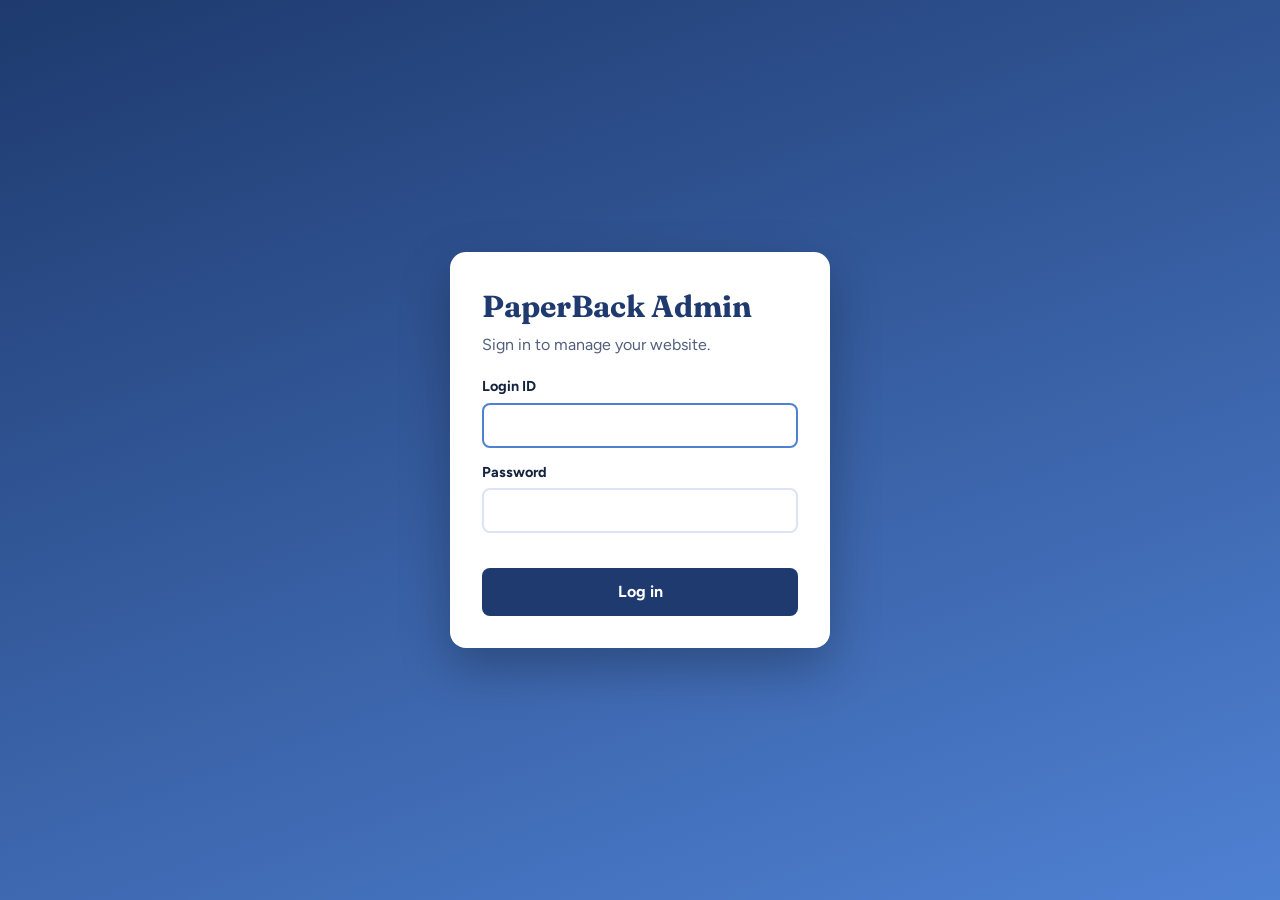
==== admin.html @ b00adea7 "Update admin.html" ====
<!DOCTYPE html>
<html lang="en">
<head>
<meta charset="utf-8">
<meta name="viewport" content="width=device-width, initial-scale=1">
<meta name="robots" content="noindex,nofollow">
<title>Admin – PaperBack Publishers</title>
<link href="https://fonts.googleapis.com/css2?family=Fraunces:opsz,wght@9..144,700&family=Figtree:wght@400;500;700&display=swap" rel="stylesheet">
<style>
:root{--blue:#4F81D3;--bd:#1E3A6E;--green:#9AC44A;--gd:#4F7A12;--ink:#16233F;--muted:#51607D;--sky:#EAF0FB;--line:#dbe4f4;--red:#B3261E}
*{box-sizing:border-box}
body{margin:0;font:16px/1.5 Figtree,system-ui,sans-serif;color:var(--ink);background:#f6f8fc}
h1,h2,h3{font-family:Fraunces,Georgia,serif;margin:0;color:var(--bd)}
[hidden]{display:none!important}
button{font:inherit;cursor:pointer}
.btn{border:0;border-radius:8px;padding:.55rem 1rem;font-weight:700;color:#fff;background:var(--bd)}
.btn.g{background:var(--gd)}.btn.r{background:var(--red)}.btn.o{background:#fff;color:var(--bd);border:2px solid var(--line)}
.btn.s{padding:.3rem .65rem;font-size:.85rem}
input,select,textarea{font:inherit;width:100%;padding:.6rem .75rem;border:2px solid var(--line);border-radius:8px;background:#fff;color:var(--ink)}
input:focus,select:focus,textarea:focus{outline:0;border-color:var(--blue)}
label{display:block;font-weight:700;font-size:.9rem;margin-bottom:.9rem}
label input,label select,label textarea{margin-top:.3rem;font-weight:400}
.err{color:var(--red);font-weight:700;min-height:1.4em;font-size:.9rem}
/* login */
#login{min-height:100vh;display:grid;place-items:center;padding:1rem;background:linear-gradient(160deg,var(--bd),var(--blue))}
.lbox{background:#fff;border-radius:16px;padding:2rem;width:100%;max-width:380px;box-shadow:0 20px 50px #0004}
.lbox h1{font-size:1.9rem;margin-bottom:.2rem}.lbox p{color:var(--muted);margin:0 0 1.2rem}
.lbox .btn{width:100%;padding:.75rem}
/* layout */
#app{display:grid;grid-template-columns:240px 1fr;min-height:100vh}
aside{background:var(--bd);color:#fff;padding:1.2rem .8rem;position:sticky;top:0;height:100vh;overflow:auto}
aside h2{color:#fff;font-size:1.25rem;padding:0 .6rem 1rem}
aside h2 small{display:block;font:500 .75rem Figtree;color:#b9c8e8}
.nav button{display:flex;justify-content:space-between;width:100%;background:0;border:0;color:#dbe6ff;text-align:left;padding:.6rem .7rem;border-radius:8px;font-weight:500}
.nav button:hover{background:#ffffff1a}.nav button.on{background:var(--green);color:#10260a;font-weight:700}
.nav b{font-size:.75rem;background:#ffffff30;border-radius:99px;padding:0 .5rem;align-self:center}
.side-tools{margin-top:1rem;padding-top:1rem;border-top:1px solid #ffffff30;display:grid;gap:.5rem}
.side-tools .btn{background:#ffffff1f;font-weight:500;text-align:left}
main{padding:1.5rem clamp(1rem,3vw,2.5rem);min-width:0}
.top{display:flex;flex-wrap:wrap;gap:.8rem;align-items:center;justify-content:space-between;margin-bottom:.4rem}
.top h2{font-size:1.9rem}
.hint{color:var(--muted);margin:0 0 1.2rem;max-width:75ch}
.tools{display:flex;gap:.6rem;flex-wrap:wrap;margin-bottom:1rem}.tools input{max-width:300px}
.card{background:#fff;border:2px solid var(--line);border-radius:12px;overflow:auto}
table{width:100%;border-collapse:collapse}
th,td{text-align:left;padding:.7rem .9rem;border-bottom:1px solid var(--line);vertical-align:top}
th{background:var(--sky);font-size:.8rem;text-transform:uppercase;letter-spacing:.04em;color:var(--bd)}
td.act{white-space:nowrap;text-align:right}td.act .btn{margin-left:.25rem}
td .cl{max-width:380px;overflow:hidden;text-overflow:ellipsis;display:-webkit-box;-webkit-line-clamp:2;-webkit-box-orient:vertical}
.pill{display:inline-block;padding:.1rem .6rem;border-radius:99px;background:var(--sky);color:var(--bd);font-size:.8rem;font-weight:700}
.pill.ok{background:#e4f2cc;color:var(--gd)}.pill.wait{background:#fff0c9;color:#8a5a00}
.empty{padding:2rem;text-align:center;color:var(--muted)}
/* modal */
#modal{position:fixed;inset:0;background:#0a1530a8;display:grid;place-items:center;padding:1rem;z-index:10}
.mbox{background:#fff;border-radius:14px;width:100%;max-width:560px;max-height:92vh;overflow:auto;padding:1.5rem}
.mbox h3{font-size:1.4rem;margin-bottom:1rem}
.row{display:flex;gap:.6rem;justify-content:flex-end;margin-top:.5rem}
#toast{position:fixed;bottom:1.2rem;left:50%;transform:translateX(-50%);background:var(--ink);color:#fff;padding:.6rem 1.1rem;border-radius:8px;z-index:20;font-weight:700}
.imgbox{display:flex;gap:.9rem;align-items:flex-start;margin-top:.3rem;font-weight:400}
.imgbox img{width:90px;aspect-ratio:2/3;object-fit:cover;border-radius:6px;border:2px solid var(--line);background:var(--sky);flex:none}
.imgbox .noimg{width:90px;aspect-ratio:2/3;border-radius:6px;border:2px dashed var(--line);display:grid;place-items:center;color:var(--muted);font-size:.75rem;text-align:center;flex:none}
.imgbox small{display:block;color:var(--muted);margin:.4rem 0;font-weight:400}
.imgbox input[type=file]{padding:.4rem}
td img.th{width:38px;aspect-ratio:2/3;object-fit:cover;border-radius:4px;border:1px solid var(--line);display:block}
.menu-btn{display:none}
@media(max-width:820px){
 #app{grid-template-columns:1fr}
 aside{position:static;height:auto}
 .nav{display:flex;flex-wrap:wrap;gap:.3rem}.nav button{width:auto;gap:.5rem}
}
</style>
</head>
<body>

<section id="login">
  <form class="lbox" id="lf">
    <h1>PaperBack Admin</h1>
    <p>Sign in to manage your website.</p>
    <label>Login ID<input id="u" autocomplete="username" autofocus></label>
    <label>Password<input id="p" type="password" autocomplete="current-password"></label>
    <div class="err" id="le" aria-live="polite"></div>
    <button class="btn" type="submit">Log in</button>
  </form>
</section>

<div id="app" hidden>
  <aside>
    <h2>PaperBack<small>Website dashboard</small></h2>
    <div class="nav" id="nav"></div>
    <div class="side-tools">
      <button class="btn" id="dl">⬇ Download site-content.js</button>
      <button class="btn" id="ex">Export JSON backup</button>
      <button class="btn" id="im">Import JSON</button>
      <button class="btn" id="rs">Reset to defaults</button>
      <button class="btn" id="lo">Log out</button>
      <input type="file" id="file" accept=".json" hidden>
    </div>
  </aside>
  <main>
    <div class="top"><h2 id="t"></h2><button class="btn g" id="add">+ Add new</button></div>
    <p class="hint" id="h"></p>
    <div class="tools"><input id="q" type="search" placeholder="Search…" aria-label="Search"></div>
    <div class="card"><table><thead id="th"></thead><tbody id="tb"></tbody></table><div class="empty" id="em" hidden></div></div>
  </main>
</div>

<div id="modal" hidden><form class="mbox" id="mf"><h3 id="mt"></h3><div id="mfields"></div><div class="row"><button type="button" class="btn o" id="mc">Cancel</button><button class="btn g" type="submit">Save</button></div></form></div>
<div id="toast" hidden></div>

<script>
/* ===== Login is checked on the server (/api/auth). The token is kept for this tab only. ===== */
const SESS="pb_admin_token";
const token=()=>sessionStorage.getItem(SESS)||"";

/* ===== Segments: f = [name,label,type,options]  type: t text | a textarea | s select | n number | d date
   cols = columns shown in the list.  Each segment matches a section of the website. ===== */
const COLORS=["blue","green","navy","moss"], GENRES=["Fiction","Non-fiction","Children","Poetry","Other"];
const SEG={
 banners:{label:"Home banners",hint:"Slides in the top carousel of the home page.",cols:["title","text","color"],
  f:[["title","Heading","t"],["text","Text","a"],["button","Button label","t"],["link","Button link","t"],["color","Colour","s",["blue","navy","green"]]],
  seed:[{title:"New titles for the season",text:"Fiction, non-fiction, poetry and children's books from our latest list.",button:"Browse our titles",link:"#catalogue",color:"navy"},{title:"Publish your first book",text:"Send us your manuscript. An editor reads every submission and replies within two weeks.",button:"Submit your manuscript",link:"#submit",color:"green"},{title:"Stories for young readers",text:"Picture books and early readers that children ask to hear again.",button:"See children's books",link:"#catalogue",color:"blue"}]},
 books:{label:"Books",hint:"The catalogue and each book's landing page. Set “New release” to Yes to show it in New releases.",cols:["image","title","author","genre","isNew"],
  f:[["image","Cover image","i"],["title","Title","t"],["author","Author","t"],["genre","Genre","s",GENRES],["color","Cover colour","s",COLORS],["isNew","New release?","s",["No","Yes"]],["price","Price (₹, optional)","n"],["summary","Summary","a"],["bio","About the author","a"]],
  seed:[["The Salt Road","Meera Sengupta","Fiction","blue","Yes"],["Monsoon Ledger","Arjun Dutta","Fiction","green","Yes"],["Quiet Algorithms","Ritika Bose","Non-fiction","navy","Yes"],["Rivers of Kolkata","Sourav Mitra","Non-fiction","moss","No"],["Little Lantern","Ananya Roy","Children","green","Yes"],["Counting Stars at Noon","Tanmoy Paul","Children","blue","No"],["Notes from a Tea Garden","Isha Banerjee","Poetry","navy","No"],["Ink & Alum","Kabir Chanda","Poetry","moss","No"]].map(b=>({title:b[0],author:b[1],genre:b[2],color:b[3],isNew:b[4],price:"",summary:"",bio:"",image:""}))},
 authors:{label:"Authors",hint:"Author cards in “Our authors”.",cols:["name","book","genre"],
  f:[["name","Name","t"],["book","Known for (book)","t"],["genre","Genre","s",GENRES],["bio","Short bio","a"]],
  seed:[["Meera Sengupta","The Salt Road","Fiction","Grew up in Howrah and worked as a journalist for twelve years before turning to fiction."],["Arjun Dutta","Monsoon Ledger","Fiction","A chartered accountant and short-story writer whose work has appeared in Bengali and English magazines."],["Ritika Bose","Quiet Algorithms","Non-fiction","A data scientist and writer who teaches at a university in West Bengal."],["Sourav Mitra","Rivers of Kolkata","Non-fiction","An urban historian and walking-tour guide who has spent two decades mapping Kolkata's canals."],["Ananya Roy","Little Lantern","Children","A primary school teacher who writes the stories she wishes she had to read aloud in class."],["Isha Banerjee","Notes from a Tea Garden","Poetry","Grew up on a tea estate in the Darjeeling hills and now teaches literature."]].map(a=>({name:a[0],book:a[1],genre:a[2],bio:a[3]}))},
 publishing:{label:"Publishing plans",hint:"The cards in “Publishing with us”. Put one bullet point per line.",cols:["title","tag","text"],
  f:[["tag","Tag line","t"],["title","Plan name","t"],["text","Description","a"],["points","Bullet points (one per line)","a"]],
  seed:[{tag:"You lead",title:"Self-publishing",text:"You keep full control and full rights. We provide the services you choose.",points:"Pick only the services you need\nYou own your rights and set your price\nPrint runs from 100 copies"},{tag:"We share the work",title:"Hybrid publishing",text:"A partnership: you contribute to the production cost, and we bring our editors, designers and distribution network.",points:"Professional editing and design included\nBookshop and library distribution\nHigher royalty share than traditional deals"},{tag:"Get it read",title:"Marketing",text:"We plan the launch, set up your author page and help you reach reviewers, bookshops and local media.",points:"Launch plan and author profile\nSocial media and press outreach\nBook launch and event support"}]},
 services:{label:"Services",hint:"“Everything your book needs” cards.",cols:["title","text"],f:[["title","Title","t"],["text","Description","a"]],
  seed:[{title:"Editing",text:"Developmental, line and copy editing by editors who work in your genre."},{title:"Cover and layout",text:"Covers and interiors designed for the print edition and the e-book."},{title:"Print and ISBN",text:"Paperback and hardback runs from 100 copies, with ISBN registration included."},{title:"Distribution",text:"Your book reaches bookshops, libraries and online stores across India and abroad."}]},
 process:{label:"Process steps",hint:"“From manuscript to bookshelf” steps, shown in this order.",cols:["title","text"],f:[["title","Step title","t"],["text","Description","a"]],
  seed:[{title:"Send your manuscript",text:"Share your draft and a short synopsis. We reply within two weeks."},{title:"Edit together",text:"Your editor returns notes. You approve every change."},{title:"Design and proof",text:"Review the cover and the typeset pages before anything is printed."},{title:"Print and launch",text:"We print, ship and help you plan a launch."}]},
 events:{label:"Events",hint:"Event cards. Add a date or venue in the text when you have one.",cols:["icon","title","text"],f:[["icon","Emoji icon","t"],["title","Title","t"],["text","Description","a"],["date","Date (optional)","d"],["button","Button label","t"],["link","Button link","t"]],
  seed:[{icon:"✍️",title:"Workshops",text:"Hands-on sessions on writing, editing and getting a manuscript ready.",date:"",button:"Ask about workshops",link:"https://wa.me/919000000000"},{icon:"📚",title:"Book launches",text:"Readings, signings and conversations to launch our new titles.",date:"",button:"Ask about launches",link:"https://wa.me/919000000000"},{icon:"🎤",title:"Other events",text:"Author meet-ups, book fair stalls, poetry evenings and school visits.",date:"",button:"Ask about events",link:"https://wa.me/919000000000"}]},
 feedback:{label:"Reader feedback",hint:"Approve to show a message under “What readers say”. New messages from website visitors appear here as “pending”.",cols:["name","rating","message","status"],
  f:[["name","Name","t"],["rating","Rating (1–5)","s",["5","4","3","2","1"]],["message","Message","a"],["date","Date","d"],["status","Status","s",["approved","pending"]]],
  seed:[["Priya Chatterjee",5,"2026-10-12","The Salt Road stayed with me for weeks. The book arrived beautifully packed."],["Rahul Sen",5,"2026-10-28","The editing team improved my manuscript without changing my voice."],["Sanjana Dey",4,"2026-11-03","Bought Little Lantern for my daughter and she asks for it every night."],["Amit Ghosh",5,"2026-11-09","Attended the author reading in Kolkata. Warm and well organised."]].map(x=>({name:x[0],rating:String(x[1]),date:x[2],message:x[3],status:"approved"}))},
 about:{label:"About facts",hint:"Key facts in the About section (e.g. Titles published → 240+).",cols:["label","value"],f:[["label","Label","t"],["value","Value","t"]],
  seed:[{label:"Titles published",value:"240+"},{label:"Languages",value:"English, Bengali, Hindi"},{label:"Author royalty",value:"Up to 40%"}]},
 settings:{label:"Contact & social",hint:"Phone, email, WhatsApp, address and social links used across the site and footer.",cols:["label","value"],f:[["label","Setting name","t"],["value","Value","t"]],
  seed:[{label:"Phone",value:"+91 90000 00000"},{label:"WhatsApp number",value:"919000000000"},{label:"Email",value:"hello@paperbackpublishers.com"},{label:"Address",value:"Kolkata, West Bengal, India"},{label:"Facebook",value:"https://www.facebook.com/paperbackpublishers"},{label:"Instagram",value:"https://www.instagram.com/paperbackpublishers"}]}
};

/* ===== Data ===== */
const $=id=>document.getElementById(id);
const uid=()=>Date.now().toString(36)+Math.random().toString(36).slice(2,6);
const esc=s=>String(s??"").replace(/[&<>"']/g,c=>({"&":"&amp;","<":"&lt;",">":"&gt;",'"':"&quot;","'":"&#39;"}[c]));
function defaults(){const d={};for(const k in SEG)d[k]=SEG[k].seed.map(x=>({id:uid(),...x}));return d}
let DB=defaults(), cur="banners", editing=null;
function toast(m,ms){const t=$("toast");t.textContent=m;t.hidden=false;clearTimeout(t._t);t._t=setTimeout(()=>t.hidden=true,ms||2200)}

/* Every change is sent to the server (Redis). Saves run one after another so they never overwrite each other. */
let saveChain=Promise.resolve();
function persist(){
  const body='{"content":'+JSON.stringify(DB)+'}';
  saveChain=saveChain
    .then(()=>fetch("/api/save-content",{method:"POST",headers:{"Content-Type":"application/json","Authorization":"Bearer "+token()},body}))
    .then(async r=>{
      if(r.status===401){toast("Session expired. Please log in again.",4000);setTimeout(logout,1500);return false}
      if(!r.ok){const d=await r.json().catch(()=>({}));throw new Error(d.error||("Error "+r.status))}
      toast("Saved to website ✓");return true;
    })
    .catch(e=>{toast("NOT saved: "+e.message,5000);return false});
  return saveChain;
}

/* visitor feedback waiting on the server -> shown in the Reader feedback list as "pending" */
function mergePending(pending){
  let added=false;
  (Array.isArray(pending)?pending:[]).forEach(f=>{
    if(f&&f.id&&!DB.feedback.some(x=>x.id===f.id)){DB.feedback.unshift({id:f.id,name:f.name,rating:String(f.rating),date:f.date,message:f.message,status:"pending"});added=true}
  });
  return added;
}

/* ===== Render ===== */
function nav(){
  $("nav").innerHTML=Object.keys(SEG).map(k=>`<button data-k="${k}" class="${k===cur?"on":""}">${SEG[k].label}<b>${DB[k].length}</b></button>`).join("");
}
function cell(seg,name,v){
  if(name==="image")return v?`<img class="th" src="${esc(v)}" alt="" loading="lazy">`:"—";
  if(name==="status")return `<span class="pill ${v==="approved"?"ok":"wait"}">${esc(v)}</span>`;
  if(name==="rating")return "★".repeat(+v)+"☆".repeat(5-v);
  return `<div class="cl">${esc(v)}</div>`;
}
function render(){
  const s=SEG[cur], q=$("q").value.toLowerCase();
  $("t").textContent=s.label;$("h").textContent=s.hint;nav();
  const lab=n=>s.f.find(f=>f[0]===n)[1];
  $("th").innerHTML="<tr>"+s.cols.map(c=>`<th>${lab(c)}</th>`).join("")+"<th></th></tr>";
  const rows=DB[cur].filter(r=>!q||JSON.stringify(r).toLowerCase().includes(q));
  $("tb").innerHTML=rows.map(r=>`<tr>${s.cols.map(c=>`<td>${cell(cur,c,r[c])}</td>`).join("")}<td class="act">
   ${cur==="feedback"&&r.status==="pending"?`<button class="btn g s" data-a="ok" data-id="${r.id}">Approve</button>`:""}
   ${q?"":`<button class="btn o s" data-a="up" data-id="${r.id}" title="Move up">↑</button><button class="btn o s" data-a="dn" data-id="${r.id}" title="Move down">↓</button>`}
   <button class="btn s" data-a="ed" data-id="${r.id}">Edit</button><button class="btn r s" data-a="del" data-id="${r.id}">Delete</button></td></tr>`).join("");
  $("em").hidden=rows.length>0;$("em").textContent=q?"No matches.":"Nothing here yet. Click “Add new”.";
}

/* ===== Add / edit ===== */
function openForm(id){
  const s=SEG[cur];editing=id;const r=id?DB[cur].find(x=>x.id===id):{};
  $("mt").textContent=(id?"Edit ":"Add new ")+s.label.toLowerCase().replace(/s$/,"");
  $("mfields").innerHTML=s.f.map(([n,l,t,o])=>{
    const v=r[n]??(t==="s"?o[0]:(t==="d"&&n==="date"&&cur==="feedback"?new Date().toISOString().slice(0,10):""));
    if(t==="i")return `<div class="lbl" style="font-weight:700;font-size:.9rem;margin-bottom:.9rem">${l}
      <input type="hidden" name="${n}" value="${esc(v)}">
      <div class="imgbox"><div id="imgslot">${v?`<img id="imgprev" src="${esc(v)}" alt="Current cover">`:`<div class="noimg">No image</div>`}</div>
        <div><input type="file" id="imgfile" accept="image/png,image/jpeg,image/webp">
        <small id="imginfo">JPG or PNG up to 15 MB. It is converted to a small WebP picture (about 30–80 KB) before upload.</small>
        <button type="button" class="btn o s" id="imgclear" ${v?"":"hidden"}>Remove image</button></div></div></div>`;
    const inp=t==="a"?`<textarea name="${n}" rows="4">${esc(v)}</textarea>`
      :t==="s"?`<select name="${n}">${o.map(x=>`<option ${x==v?"selected":""}>${esc(x)}</option>`).join("")}</select>`
      :`<input name="${n}" type="${t==="n"?"number":t==="d"?"date":"text"}" value="${esc(v)}">`;
    return `<label>${l}${inp}</label>`}).join("");
  fresh=null;originalImg=r.image||"";
  $("modal").hidden=false;$("mfields").querySelector("input:not([type=hidden]),textarea,select").focus();
  if($("imgfile")){$("imgfile").onchange=onPickImage;$("imgclear").onclick=clearImage}
}

/* ===== Cover images: convert to WebP in the browser, upload the small file ===== */
let fresh=null, originalImg="";   // fresh = image uploaded in this open form but not saved yet
function delImg(u){const m=/id=([a-f0-9]{16})$/.exec(u||"");if(!m)return;fetch("/api/upload-image?id="+m[1],{method:"DELETE",headers:{Authorization:"Bearer "+token()}}).catch(()=>{})}
const blobOf=(c,type,q)=>new Promise(r=>c.toBlob(r,type,q));
const dataUrl=b=>new Promise((ok,no)=>{const f=new FileReader();f.onload=()=>ok(f.result);f.onerror=()=>no(new Error("Could not read the image."));f.readAsDataURL(b)});
async function toSmallImage(file){
  if(!/^image\/(png|jpe?g|webp)$/.test(file.type))throw new Error("Please choose a JPG, PNG or WebP picture.");
  if(file.size>15*1024*1024)throw new Error("That picture is larger than 15 MB.");
  let bmp;
  try{bmp=await createImageBitmap(file)}   // also applies the phone-camera rotation
  catch(e){bmp=await new Promise((ok,no)=>{const i=new Image();i.onload=()=>ok(i);i.onerror=()=>no(new Error("Could not read that picture."));i.src=URL.createObjectURL(file)})}
  const w0=bmp.width||bmp.naturalWidth,h0=bmp.height||bmp.naturalHeight;
  if(!w0||!h0)throw new Error("Could not read that picture.");
  let scale=Math.min(1,600/w0,900/h0), q=0.82, blob, tries=0;
  const LIMIT=80*1024;
  do{
    const c=document.createElement("canvas");c.width=Math.max(1,Math.round(w0*scale));c.height=Math.max(1,Math.round(h0*scale));
    const x=c.getContext("2d");x.fillStyle="#fff";x.fillRect(0,0,c.width,c.height);x.imageSmoothingQuality="high";x.drawImage(bmp,0,0,c.width,c.height);
    blob=await blobOf(c,"image/webp",q);
    if(!blob||blob.type!=="image/webp")blob=await blobOf(c,"image/jpeg",q);   // very old browsers cannot write WebP
    if(!blob)throw new Error("Could not convert that picture.");
    if(blob.size<=LIMIT)break;
    if(q>0.5)q-=0.1;else scale*=0.8;
  }while(++tries<8);
  if(blob.size>190*1024)throw new Error("Could not make this picture small enough. Try a smaller one.");
  return blob;
}
async function onPickImage(e){
  const file=e.target.files[0];if(!file)return;
  const info=$("imginfo"),save=$("mf").querySelector("button[type=submit]");
  info.textContent="Converting…";save.disabled=true;
  try{
    const blob=await toSmallImage(file);
    info.textContent="Uploading…";
    const r=await fetch("/api/upload-image",{method:"POST",headers:{"Content-Type":"application/json","Authorization":"Bearer "+token()},body:JSON.stringify({data:await dataUrl(blob)})});
    const d=await r.json().catch(()=>({}));
    if(r.status===401){toast("Session expired. Please log in again.",4000);setTimeout(logout,1500);return}
    if(!r.ok||!d.url)throw new Error(d.error||("Upload failed ("+r.status+")"));
    if(fresh)delImg(fresh);               // replaced a picture uploaded earlier in this same form
    fresh=d.url;
    document.querySelector('#mfields input[name="image"]').value=d.url;
    $("imgslot").innerHTML=`<img id="imgprev" src="${URL.createObjectURL(blob)}" alt="New cover">`;
    $("imgclear").hidden=false;
    const kb=n=>(n/1024).toFixed(n<10240?1:0)+" KB";
    info.textContent="Ready: "+kb(file.size)+" → "+kb(blob.size)+(blob.type==="image/webp"?" WebP":" JPEG")+". Click Save to use it.";
  }catch(err){info.textContent=err.message;e.target.value=""}
  finally{save.disabled=false}
}
function clearImage(){
  if(fresh){delImg(fresh);fresh=null}
  document.querySelector('#mfields input[name="image"]').value="";
  $("imgslot").innerHTML='<div class="noimg">No image</div>';$("imgfile").value="";$("imgclear").hidden=true;
  $("imginfo").textContent="Image removed. Click Save to apply.";
}
function closeModal(){if(fresh){delImg(fresh);fresh=null}$("modal").hidden=true}
$("mf").addEventListener("submit",e=>{
  e.preventDefault();const d=Object.fromEntries(new FormData($("mf")));
  const first=SEG[cur].f[0][0];
  if(!String(d[first]).trim()){toast("“"+SEG[cur].f[0][1]+"” is required");return}
  if(editing)Object.assign(DB[cur].find(x=>x.id===editing),d);else DB[cur].unshift({id:uid(),...d});
  const oldImg=originalImg;fresh=null;   // the new picture is now part of the content
  persist().then(ok=>{if(ok&&oldImg&&oldImg!==d.image)delImg(oldImg)});   // remove the replaced picture only after the save worked
  $("modal").hidden=true;render();toast(editing?"Updated":"Added");
});
$("mc").onclick=closeModal;
$("modal").addEventListener("mousedown",e=>{if(e.target===$("modal"))closeModal()});
addEventListener("keydown",e=>{if(e.key==="Escape"&&!$("modal").hidden)closeModal()});

/* ===== Actions ===== */
$("add").onclick=()=>openForm();
$("q").oninput=render;
$("nav").onclick=e=>{const b=e.target.closest("button");if(b){cur=b.dataset.k;$("q").value="";render()}};
$("tb").onclick=e=>{
  const b=e.target.closest("button");if(!b)return;const L=DB[cur],i=L.findIndex(x=>x.id===b.dataset.id),a=b.dataset.a;
  if(a==="ed")return openForm(b.dataset.id);
  if(a==="del"){if(!confirm("Delete this item? This cannot be undone."))return;const gone=L.splice(i,1)[0];toast("Deleted");persist().then(ok=>{if(ok&&gone&&gone.image)delImg(gone.image)});render();return}
  if(a==="ok"){L[i].status="approved";toast("Approved")}
  if(a==="up"&&i>0)[L[i-1],L[i]]=[L[i],L[i-1]];
  if(a==="dn"&&i<L.length-1)[L[i+1],L[i]]=[L[i],L[i+1]];
  persist();render();
};
function download(name,text,type){const a=document.createElement("a");a.href=URL.createObjectURL(new Blob([text],{type}));a.download=name;a.click();setTimeout(()=>URL.revokeObjectURL(a.href),500)}
$("dl").onclick=()=>{
  const out={...DB};out.feedback=DB.feedback.filter(f=>f.status==="approved");
  download("site-content.js","// Generated by the PaperBack admin dashboard. Upload this file next to index.html.\nwindow.SITE_CONTENT = "+JSON.stringify(out,null,2)+";\n","text/javascript");toast("site-content.js downloaded");
};
$("ex").onclick=()=>{download("paperback-backup.json",JSON.stringify(DB,null,2),"application/json");toast("Backup downloaded")};
$("im").onclick=()=>$("file").click();
$("file").onchange=async e=>{
  const f=e.target.files[0];if(!f)return;
  try{const d=JSON.parse(await f.text());for(const k in SEG)if(!Array.isArray(d[k]))throw 0;DB=d;persist();render();toast("Imported")}
  catch(x){alert("That file is not a valid backup.")}e.target.value="";
};
$("rs").onclick=()=>{if(confirm("Reset ALL segments to the original website content? Your changes will be lost.")){DB=defaults();persist();render();toast("Reset done")}};

/* ===== Session ===== */
function logout(){sessionStorage.removeItem(SESS);location.reload()}
async function enter(){
  let d;
  try{
    const r=await fetch("/api/get-content?admin=1",{headers:{Authorization:"Bearer "+token()},cache:"no-store"});
    if(r.status===401){sessionStorage.removeItem(SESS);return false}
    if(!r.ok)throw new Error("Error "+r.status);
    d=await r.json();
  }catch(e){$("le").textContent="Could not load the saved content: "+e.message;return false}
  const saved=d&&d.content&&typeof d.content==="object"?d.content:null, fresh=defaults();
  DB={};for(const k in SEG)DB[k]=saved&&Array.isArray(saved[k])?saved[k]:(saved?[]:fresh[k]);
  for(const k in DB)DB[k].forEach(x=>{if(!x.id)x.id=uid()});
  const added=mergePending(d&&d.pending);
  $("login").hidden=true;$("app").hidden=false;render();
  if(!saved||added)persist();   // first visit: store the starting content; new visitor feedback: mark as received
  return true;
}
$("lf").addEventListener("submit",async e=>{
  e.preventDefault();$("le").textContent="";
  const btn=$("lf").querySelector("button");btn.disabled=true;
  try{
    const r=await fetch("/api/auth",{method:"POST",headers:{"Content-Type":"application/json"},body:JSON.stringify({id:$("u").value.trim(),password:$("p").value})});
    const d=await r.json().catch(()=>({}));
    if(!r.ok||!d.token){$("le").textContent=d.error||"Login failed.";return}
    sessionStorage.setItem(SESS,d.token);
    await enter();
  }catch(x){$("le").textContent="Could not reach the server."}
  finally{btn.disabled=false}
});
$("lo").onclick=logout;
if(token())enter();
</script>
</body>
</html>
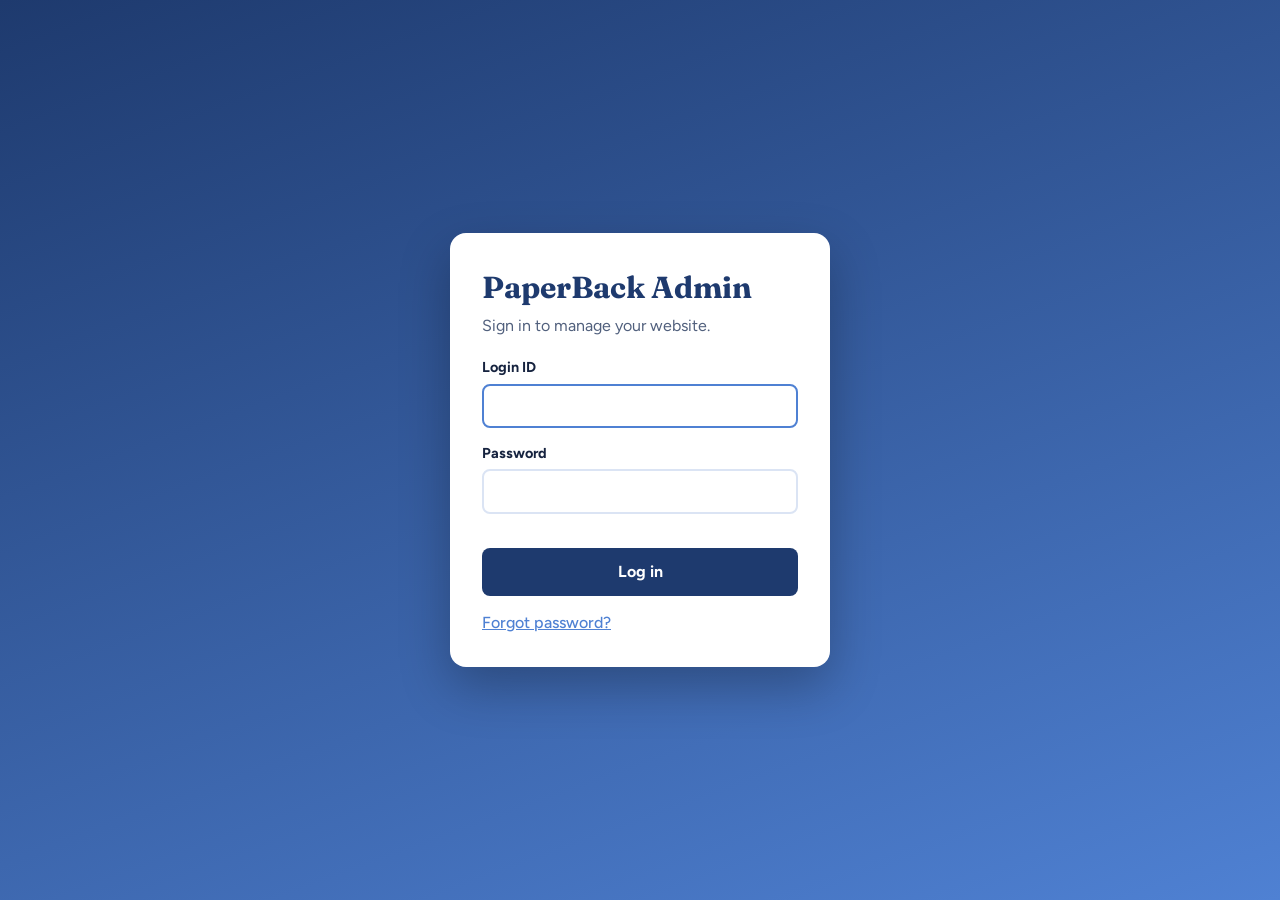
==== commit d41da70e: "Update admin.html" ====
--- a/admin.html
+++ b/admin.html
@@ -5,6 +5,11 @@
 <meta name="viewport" content="width=device-width, initial-scale=1">
 <meta name="robots" content="noindex,nofollow">
 <title>Admin – PaperBack Publishers</title>
+<link rel="icon" href="/favicon.ico?v=2" sizes="48x48">
+<link rel="icon" type="image/png" sizes="32x32" href="/favicon-32.png?v=2">
+<link rel="icon" type="image/png" sizes="48x48" href="/favicon-48.png?v=2">
+<link rel="icon" type="image/png" sizes="192x192" href="/favicon-192.png?v=2">
+<link rel="apple-touch-icon" href="/favicon-180.png?v=2">
 <link href="https://fonts.googleapis.com/css2?family=Fraunces:opsz,wght@9..144,700&family=Figtree:wght@400;500;700&display=swap" rel="stylesheet">
 <style>
 :root{--blue:#4F81D3;--bd:#1E3A6E;--green:#9AC44A;--gd:#4F7A12;--ink:#16233F;--muted:#51607D;--sky:#EAF0FB;--line:#dbe4f4;--red:#B3261E}
@@ -51,7 +56,8 @@
 .pill.ok{background:#e4f2cc;color:var(--gd)}.pill.wait{background:#fff0c9;color:#8a5a00}
 .empty{padding:2rem;text-align:center;color:var(--muted)}
 /* modal */
-#modal{position:fixed;inset:0;background:#0a1530a8;display:grid;place-items:center;padding:1rem;z-index:10}
+#modal,#pwm{position:fixed;inset:0;background:#0a1530a8;display:grid;place-items:center;padding:1rem;z-index:10}
+.flink{background:0;border:0;color:var(--blue);text-decoration:underline;padding:0;margin-top:.9rem;font-weight:500}
 .mbox{background:#fff;border-radius:14px;width:100%;max-width:560px;max-height:92vh;overflow:auto;padding:1.5rem}
 .mbox h3{font-size:1.4rem;margin-bottom:1rem}
 .row{display:flex;gap:.6rem;justify-content:flex-end;margin-top:.5rem}
@@ -80,6 +86,17 @@
     <label>Password<input id="p" type="password" autocomplete="current-password"></label>
     <div class="err" id="le" aria-live="polite"></div>
     <button class="btn" type="submit">Log in</button>
+    <button class="flink" type="button" id="fp">Forgot password?</button>
+  </form>
+  <form class="lbox" id="rf" hidden>
+    <h1>Reset password</h1>
+    <p>Enter the recovery key (the <b>ADMIN_SECRET</b> value in your Vercel project settings) and choose a new password.</p>
+    <label>Recovery key<input id="rk" type="password" autocomplete="off"></label>
+    <label>New password (8+ characters)<input id="rn" type="password" autocomplete="new-password"></label>
+    <label>Repeat new password<input id="rn2" type="password" autocomplete="new-password"></label>
+    <div class="err" id="re" aria-live="polite"></div>
+    <button class="btn" type="submit">Set new password</button>
+    <button class="flink" type="button" id="rb">Back to login</button>
   </form>
 </section>
 
@@ -92,6 +109,7 @@
       <button class="btn" id="ex">Export JSON backup</button>
       <button class="btn" id="im">Import JSON</button>
       <button class="btn" id="rs">Reset to defaults</button>
+      <button class="btn" id="cp">Change password</button>
       <button class="btn" id="lo">Log out</button>
       <input type="file" id="file" accept=".json" hidden>
     </div>
@@ -105,6 +123,12 @@
 </div>
 
 <div id="modal" hidden><form class="mbox" id="mf"><h3 id="mt"></h3><div id="mfields"></div><div class="row"><button type="button" class="btn o" id="mc">Cancel</button><button class="btn g" type="submit">Save</button></div></form></div>
+<div id="pwm" hidden><form class="mbox" id="pf"><h3>Change password</h3>
+  <label>Current password<input id="pc" type="password" autocomplete="current-password"></label>
+  <label>New password (8+ characters)<input id="pn" type="password" autocomplete="new-password"></label>
+  <label>Repeat new password<input id="pn2" type="password" autocomplete="new-password"></label>
+  <div class="err" id="pe" aria-live="polite"></div>
+  <div class="row"><button type="button" class="btn o" id="pcx">Cancel</button><button class="btn g" type="submit">Change password</button></div></form></div>
 <div id="toast" hidden></div>
 
 <script>
@@ -136,9 +160,12 @@
   seed:[{icon:"✍️",title:"Workshops",text:"Hands-on sessions on writing, editing and getting a manuscript ready.",date:"",button:"Ask about workshops",link:"https://wa.me/919000000000"},{icon:"📚",title:"Book launches",text:"Readings, signings and conversations to launch our new titles.",date:"",button:"Ask about launches",link:"https://wa.me/919000000000"},{icon:"🎤",title:"Other events",text:"Author meet-ups, book fair stalls, poetry evenings and school visits.",date:"",button:"Ask about events",link:"https://wa.me/919000000000"}]},
  feedback:{label:"Reader feedback",hint:"Approve to show a message under “What readers say”. New messages from website visitors appear here as “pending”.",cols:["name","rating","message","status"],
   f:[["name","Name","t"],["rating","Rating (1–5)","s",["5","4","3","2","1"]],["message","Message","a"],["date","Date","d"],["status","Status","s",["approved","pending"]]],
-  seed:[["Priya Chatterjee",5,"2026-10-12","The Salt Road stayed with me for weeks. The book arrived beautifully packed."],["Rahul Sen",5,"2026-10-28","The editing team improved my manuscript without changing my voice."],["Sanjana Dey",4,"2026-11-03","Bought Little Lantern for my daughter and she asks for it every night."],["Amit Ghosh",5,"2026-11-09","Attended the author reading in Kolkata. Warm and well organised."]].map(x=>({name:x[0],rating:String(x[1]),date:x[2],message:x[3],status:"approved"}))},
+  seed:[]},
  about:{label:"About facts",hint:"Key facts in the About section (e.g. Titles published → 240+).",cols:["label","value"],f:[["label","Label","t"],["value","Value","t"]],
   seed:[{label:"Titles published",value:"240+"},{label:"Languages",value:"English, Bengali, Hindi"},{label:"Author royalty",value:"Up to 40%"}]},
+ coupons:{label:"Coupons",hint:"Discount codes. “Show on website” = Yes puts the offer on the home page and applies it automatically on book pages; No keeps it a private code that customers type in. Prices come from each book's Price field.",cols:["code","type","value","active","show","expires"],
+  f:[["code","Coupon code (letters/numbers, no spaces)","t"],["type","Discount type","s",["percent","flat"]],["value","Value (percent: 1–100, flat: rupees off)","n"],["active","Active?","s",["Yes","No"]],["show","Show on website?","s",["No","Yes"]],["expires","Last valid day (optional)","d"],["note","Note for yourself (optional)","t"]],
+  seed:[{code:"PAPER10",type:"percent",value:"10",active:"Yes",show:"No",expires:"",note:""},{code:"WELCOME50",type:"flat",value:"50",active:"Yes",show:"No",expires:"",note:""}]},
  settings:{label:"Contact & social",hint:"Phone, email, WhatsApp, address and social links used across the site and footer.",cols:["label","value"],f:[["label","Setting name","t"],["value","Value","t"]],
   seed:[{label:"Phone",value:"+91 90000 00000"},{label:"WhatsApp number",value:"919000000000"},{label:"Email",value:"hello@paperbackpublishers.com"},{label:"Address",value:"Kolkata, West Bengal, India"},{label:"Facebook",value:"https://www.facebook.com/paperbackpublishers"},{label:"Instagram",value:"https://www.instagram.com/paperbackpublishers"}]}
 };
@@ -152,17 +179,20 @@
 function toast(m,ms){const t=$("toast");t.textContent=m;t.hidden=false;clearTimeout(t._t);t._t=setTimeout(()=>t.hidden=true,ms||2200)}
 
 /* Every change is sent to the server (Redis). Saves run one after another so they never overwrite each other. */
-let saveChain=Promise.resolve();
+let saveChain=Promise.resolve(), lastGood="";   // lastGood = the content the server accepted last
 function persist(){
-  const body='{"content":'+JSON.stringify(DB)+'}';
+  const snap=JSON.stringify(DB), body='{"content":'+snap+'}';
   saveChain=saveChain
     .then(()=>fetch("/api/save-content",{method:"POST",headers:{"Content-Type":"application/json","Authorization":"Bearer "+token()},body}))
     .then(async r=>{
       if(r.status===401){toast("Session expired. Please log in again.",4000);setTimeout(logout,1500);return false}
       if(!r.ok){const d=await r.json().catch(()=>({}));throw new Error(d.error||("Error "+r.status))}
-      toast("Saved to website ✓");return true;
+      lastGood=snap;toast("Saved to website ✓");return true;
     })
-    .catch(e=>{toast("NOT saved: "+e.message,5000);return false});
+    .catch(e=>{
+      // The server refused this change: undo it here too, so one bad entry cannot block every later save.
+      if(lastGood){DB=JSON.parse(lastGood);render()}
+      toast("NOT saved (change undone): "+e.message,6000);return false});
   return saveChain;
 }
 
@@ -182,7 +212,7 @@
 function cell(seg,name,v){
   if(name==="image")return v?`<img class="th" src="${esc(v)}" alt="" loading="lazy">`:"—";
   if(name==="status")return `<span class="pill ${v==="approved"?"ok":"wait"}">${esc(v)}</span>`;
-  if(name==="rating")return "★".repeat(+v)+"☆".repeat(5-v);
+  if(name==="rating"){const n=Math.min(5,Math.max(0,parseInt(v,10)||0));return "★".repeat(n)+"☆".repeat(5-n)}
   return `<div class="cl">${esc(v)}</div>`;
 }
 function render(){
@@ -278,6 +308,13 @@
   e.preventDefault();const d=Object.fromEntries(new FormData($("mf")));
   const first=SEG[cur].f[0][0];
   if(!String(d[first]).trim()){toast("“"+SEG[cur].f[0][1]+"” is required");return}
+  if(cur==="coupons"){
+    const code=String(d.code||"").trim().toUpperCase(),val=Number(d.value);
+    if(!/^[A-Z0-9_-]{2,20}$/.test(code)){toast("Coupon code must be 2–20 letters or numbers, no spaces",4000);return}
+    if(DB.coupons.some(c=>c.id!==editing&&String(c.code).trim().toUpperCase()===code)){toast("That coupon code already exists",4000);return}
+    if(!(val>0)||(d.type==="percent"&&val>100)||val>100000){toast("Discount must be 1–100 for percent, or rupees above 0",4000);return}
+    d.code=code;
+  }
   if(editing)Object.assign(DB[cur].find(x=>x.id===editing),d);else DB[cur].unshift({id:uid(),...d});
   const oldImg=originalImg;fresh=null;   // the new picture is now part of the content
   persist().then(ok=>{if(ok&&oldImg&&oldImg!==d.image)delImg(oldImg)});   // remove the replaced picture only after the save worked
@@ -309,7 +346,7 @@
 $("im").onclick=()=>$("file").click();
 $("file").onchange=async e=>{
   const f=e.target.files[0];if(!f)return;
-  try{const d=JSON.parse(await f.text());for(const k in SEG)if(!Array.isArray(d[k]))throw 0;DB=d;persist();render();toast("Imported")}
+  try{const d=JSON.parse(await f.text());for(const k in SEG)if(!Array.isArray(d[k])){if(k==="coupons")d[k]=[];else throw 0}DB=d;persist();render();toast("Imported")}
   catch(x){alert("That file is not a valid backup.")}e.target.value="";
 };
 $("rs").onclick=()=>{if(confirm("Reset ALL segments to the original website content? Your changes will be lost.")){DB=defaults();persist();render();toast("Reset done")}};
@@ -325,11 +362,12 @@
     d=await r.json();
   }catch(e){$("le").textContent="Could not load the saved content: "+e.message;return false}
   const saved=d&&d.content&&typeof d.content==="object"?d.content:null, fresh=defaults();
-  DB={};for(const k in SEG)DB[k]=saved&&Array.isArray(saved[k])?saved[k]:(saved?[]:fresh[k]);
+  DB={};for(const k in SEG)DB[k]=saved&&Array.isArray(saved[k])?saved[k]:(saved&&k!=="coupons"?[]:fresh[k]);
   for(const k in DB)DB[k].forEach(x=>{if(!x.id)x.id=uid()});
+  lastGood=saved?JSON.stringify(DB):"";
   const added=mergePending(d&&d.pending);
   $("login").hidden=true;$("app").hidden=false;render();
-  if(!saved||added)persist();   // first visit: store the starting content; new visitor feedback: mark as received
+  if(!saved||added||!Array.isArray(saved.coupons))persist();   // first visit: store the starting content; new visitor feedback: mark as received
   return true;
 }
 $("lf").addEventListener("submit",async e=>{
@@ -345,6 +383,43 @@
   finally{btn.disabled=false}
 });
 $("lo").onclick=logout;
+
+/* ===== Change password (logged in) and Forgot password (recovery key) ===== */
+function postPw(payload,auth){
+  return fetch("/api/password",{method:"POST",headers:Object.assign({"Content-Type":"application/json"},auth?{Authorization:"Bearer "+token()}:{}),body:JSON.stringify(payload)})
+    .then(async r=>({r,d:await r.json().catch(()=>({}))}));
+}
+$("cp").onclick=()=>{$("pf").reset();$("pe").textContent="";$("pwm").hidden=false;$("pc").focus()};
+$("pcx").onclick=()=>{$("pwm").hidden=true};
+$("pf").addEventListener("submit",async e=>{
+  e.preventDefault();const err=$("pe");err.textContent="";
+  if($("pn").value.length<8){err.textContent="The new password must be at least 8 characters.";return}
+  if($("pn").value!==$("pn2").value){err.textContent="The two new passwords do not match.";return}
+  const btn=$("pf").querySelector("button[type=submit]");btn.disabled=true;
+  try{
+    const {r,d}=await postPw({action:"change",current:$("pc").value,next:$("pn").value},true);
+    if(r.status===401){$("pwm").hidden=true;toast("Session expired. Please log in again.",4000);setTimeout(logout,1500);return}
+    if(!r.ok){err.textContent=d.error||("Error "+r.status);return}
+    $("pwm").hidden=true;$("pf").reset();toast("Password changed ✓",3500);
+  }catch(x){err.textContent="Could not reach the server."}
+  finally{btn.disabled=false}
+});
+$("fp").onclick=()=>{$("lf").hidden=true;$("rf").hidden=false;$("rk").focus()};
+$("rb").onclick=()=>{$("rf").hidden=true;$("lf").hidden=false;$("re").textContent=""};
+$("rf").addEventListener("submit",async e=>{
+  e.preventDefault();const err=$("re");err.textContent="";
+  if(!$("rk").value){err.textContent="Enter the recovery key.";return}
+  if($("rn").value.length<8){err.textContent="The new password must be at least 8 characters.";return}
+  if($("rn").value!==$("rn2").value){err.textContent="The two new passwords do not match.";return}
+  const btn=$("rf").querySelector("button[type=submit]");btn.disabled=true;
+  try{
+    const {r,d}=await postPw({action:"reset",key:$("rk").value,next:$("rn").value},false);
+    if(!r.ok){err.textContent=d.error||("Error "+r.status);return}
+    $("rf").reset();$("rb").onclick();$("le").textContent="Password changed. Log in with your new password.";
+  }catch(x){err.textContent="Could not reach the server."}
+  finally{btn.disabled=false}
+});
+addEventListener("keydown",e=>{if(e.key==="Escape"&&!$("pwm").hidden)$("pwm").hidden=true});
 if(token())enter();
 </script>
 </body>
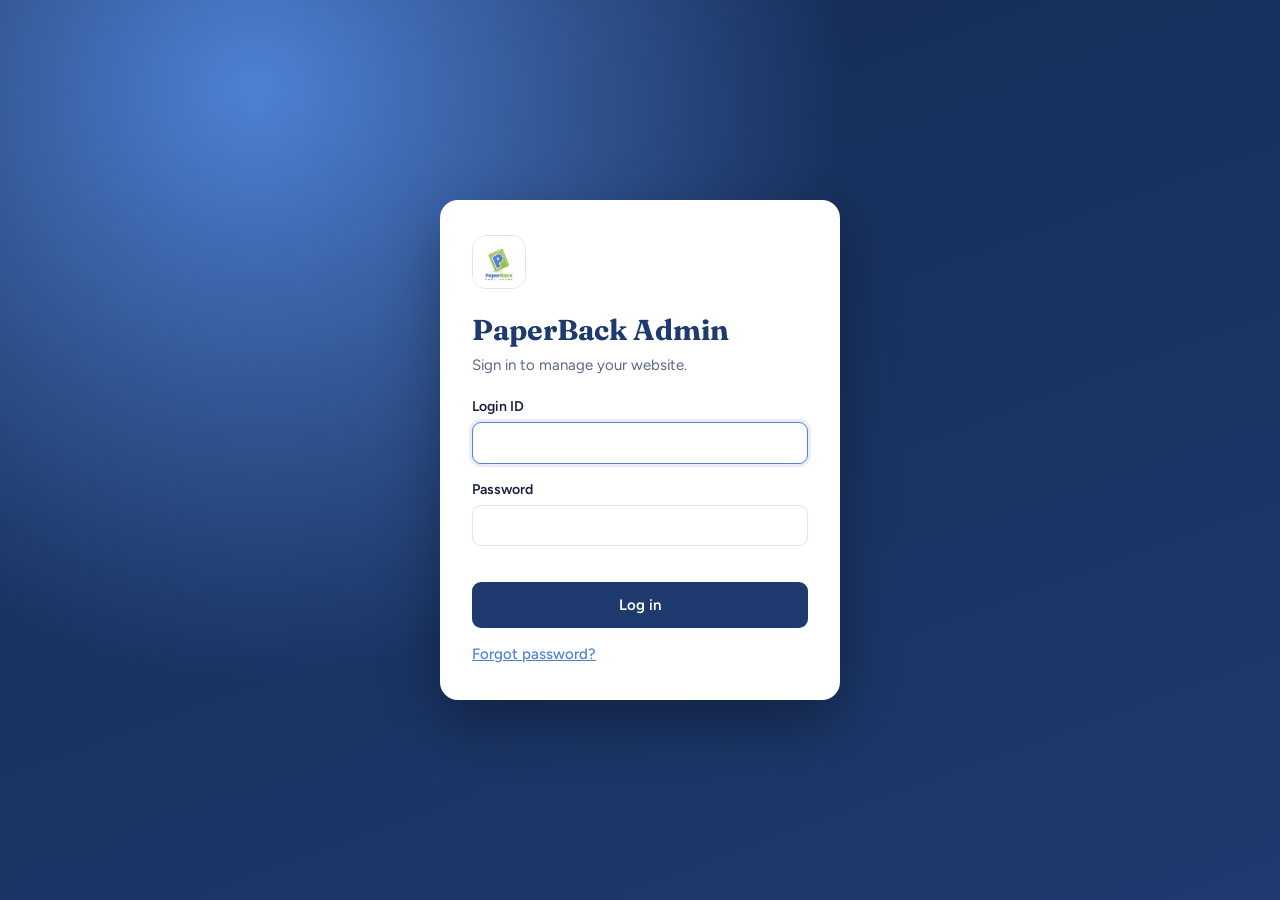
==== commit 8bbeae29: "Update admin.html" ====
--- a/admin.html
+++ b/admin.html
@@ -10,69 +10,140 @@
 <link rel="icon" type="image/png" sizes="48x48" href="/favicon-48.png?v=2">
 <link rel="icon" type="image/png" sizes="192x192" href="/favicon-192.png?v=2">
 <link rel="apple-touch-icon" href="/favicon-180.png?v=2">
-<link href="https://fonts.googleapis.com/css2?family=Fraunces:opsz,wght@9..144,700&family=Figtree:wght@400;500;700&display=swap" rel="stylesheet">
+<link href="https://fonts.googleapis.com/css2?family=Fraunces:opsz,wght@9..144,600;9..144,700&family=Figtree:wght@400;500;600;700&display=swap" rel="stylesheet">
 <style>
-:root{--blue:#4F81D3;--bd:#1E3A6E;--green:#9AC44A;--gd:#4F7A12;--ink:#16233F;--muted:#51607D;--sky:#EAF0FB;--line:#dbe4f4;--red:#B3261E}
+:root{--blue:#4F81D3;--bd:#1E3A6E;--bd2:#152b54;--green:#9AC44A;--gd:#4F7A12;--ink:#16233F;--muted:#5b6985;--sky:#EAF0FB;--line:#dde5f3;--red:#B3261E;--amber:#8a5a00;--bg:#f4f6fb;--card:#fff;--shadow:0 1px 2px #1e3a6e14,0 4px 14px #1e3a6e0d}
 *{box-sizing:border-box}
-body{margin:0;font:16px/1.5 Figtree,system-ui,sans-serif;color:var(--ink);background:#f6f8fc}
+html{scroll-behavior:smooth}
+body{margin:0;font:15px/1.5 Figtree,system-ui,sans-serif;color:var(--ink);background:var(--bg);-webkit-font-smoothing:antialiased}
 h1,h2,h3{font-family:Fraunces,Georgia,serif;margin:0;color:var(--bd)}
 [hidden]{display:none!important}
 button{font:inherit;cursor:pointer}
-.btn{border:0;border-radius:8px;padding:.55rem 1rem;font-weight:700;color:#fff;background:var(--bd)}
-.btn.g{background:var(--gd)}.btn.r{background:var(--red)}.btn.o{background:#fff;color:var(--bd);border:2px solid var(--line)}
-.btn.s{padding:.3rem .65rem;font-size:.85rem}
-input,select,textarea{font:inherit;width:100%;padding:.6rem .75rem;border:2px solid var(--line);border-radius:8px;background:#fff;color:var(--ink)}
-input:focus,select:focus,textarea:focus{outline:0;border-color:var(--blue)}
-label{display:block;font-weight:700;font-size:.9rem;margin-bottom:.9rem}
+button:disabled{opacity:.55;cursor:not-allowed}
+:focus-visible{outline:3px solid #4f81d366;outline-offset:1px}
+.btn{display:inline-flex;align-items:center;gap:.4rem;justify-content:center;border:0;border-radius:9px;padding:.55rem 1rem;font-weight:600;color:#fff;background:var(--bd);transition:filter .15s,transform .05s;text-decoration:none}
+.btn:hover{filter:brightness(1.12)}.btn:active{transform:translateY(1px)}
+.btn.g{background:var(--gd)}.btn.r{background:var(--red)}.btn.o{background:#fff;color:var(--bd);border:1.5px solid var(--line)}.btn.o:hover{background:var(--sky);filter:none}
+.btn.s{padding:.3rem .65rem;font-size:.85rem;border-radius:7px}
+.btn.ghost{background:transparent;color:var(--bd);border:1.5px solid transparent}.btn.ghost:hover{background:var(--sky);filter:none}
+input,select,textarea{font:inherit;width:100%;padding:.58rem .75rem;border:1.5px solid var(--line);border-radius:9px;background:#fff;color:var(--ink)}
+input:focus,select:focus,textarea:focus{outline:0;border-color:var(--blue);box-shadow:0 0 0 3px #4f81d322}
+input[type=checkbox]{width:auto;accent-color:var(--bd)}
+label{display:block;font-weight:600;font-size:.88rem;margin-bottom:.95rem}
 label input,label select,label textarea{margin-top:.3rem;font-weight:400}
-.err{color:var(--red);font-weight:700;min-height:1.4em;font-size:.9rem}
+.help{display:block;font-weight:400;font-size:.8rem;color:var(--muted);margin-top:.25rem}
+.cnt{float:right;font-weight:400;font-size:.75rem;color:var(--muted)}
+.err{color:var(--red);font-weight:600;min-height:1.4em;font-size:.9rem}
+
 /* login */
-#login{min-height:100vh;display:grid;place-items:center;padding:1rem;background:linear-gradient(160deg,var(--bd),var(--blue))}
-.lbox{background:#fff;border-radius:16px;padding:2rem;width:100%;max-width:380px;box-shadow:0 20px 50px #0004}
-.lbox h1{font-size:1.9rem;margin-bottom:.2rem}.lbox p{color:var(--muted);margin:0 0 1.2rem}
+#login{min-height:100vh;display:grid;place-items:center;padding:1rem;background:radial-gradient(circle at 20% 10%,#4F81D3 0,transparent 45%),linear-gradient(160deg,var(--bd2),var(--bd))}
+.lbox{background:#fff;border-radius:18px;padding:2.2rem 2rem;width:100%;max-width:400px;box-shadow:0 24px 60px #0005}
+.lbox .logo{width:54px;height:54px;border-radius:14px;object-fit:cover;margin-bottom:.8rem;border:1px solid var(--line)}
+.lbox h1{font-size:1.8rem;margin-bottom:.2rem}.lbox p{color:var(--muted);margin:0 0 1.2rem}
 .lbox .btn{width:100%;padding:.75rem}
-/* layout */
-#app{display:grid;grid-template-columns:240px 1fr;min-height:100vh}
-aside{background:var(--bd);color:#fff;padding:1.2rem .8rem;position:sticky;top:0;height:100vh;overflow:auto}
-aside h2{color:#fff;font-size:1.25rem;padding:0 .6rem 1rem}
-aside h2 small{display:block;font:500 .75rem Figtree;color:#b9c8e8}
-.nav button{display:flex;justify-content:space-between;width:100%;background:0;border:0;color:#dbe6ff;text-align:left;padding:.6rem .7rem;border-radius:8px;font-weight:500}
-.nav button:hover{background:#ffffff1a}.nav button.on{background:var(--green);color:#10260a;font-weight:700}
-.nav b{font-size:.75rem;background:#ffffff30;border-radius:99px;padding:0 .5rem;align-self:center}
-.side-tools{margin-top:1rem;padding-top:1rem;border-top:1px solid #ffffff30;display:grid;gap:.5rem}
-.side-tools .btn{background:#ffffff1f;font-weight:500;text-align:left}
-main{padding:1.5rem clamp(1rem,3vw,2.5rem);min-width:0}
-.top{display:flex;flex-wrap:wrap;gap:.8rem;align-items:center;justify-content:space-between;margin-bottom:.4rem}
-.top h2{font-size:1.9rem}
-.hint{color:var(--muted);margin:0 0 1.2rem;max-width:75ch}
-.tools{display:flex;gap:.6rem;flex-wrap:wrap;margin-bottom:1rem}.tools input{max-width:300px}
-.card{background:#fff;border:2px solid var(--line);border-radius:12px;overflow:auto}
+.flink{background:0;border:0;color:var(--blue);text-decoration:underline;padding:0;margin-top:.9rem;font-weight:500}
+
+/* shell */
+#app{display:grid;grid-template-columns:260px 1fr;min-height:100vh}
+aside{background:linear-gradient(180deg,var(--bd),var(--bd2));color:#fff;padding:1.1rem .8rem;position:sticky;top:0;height:100vh;overflow:auto;display:flex;flex-direction:column}
+.brand{display:flex;gap:.7rem;align-items:center;padding:.2rem .5rem 1.1rem}
+.brand img{width:38px;height:38px;border-radius:10px;object-fit:cover;background:#fff}
+.brand b{font:700 1.15rem Fraunces,serif;display:block;line-height:1.1}.brand small{color:#b9c8e8;font-size:.75rem}
+.nav-h{font-size:.68rem;letter-spacing:.09em;text-transform:uppercase;color:#8fa6d6;padding:.9rem .7rem .3rem;font-weight:700}
+.nav button{display:flex;justify-content:space-between;align-items:center;width:100%;background:0;border:0;color:#dbe6ff;text-align:left;padding:.5rem .7rem;border-radius:9px;font-weight:500;gap:.5rem}
+.nav button:hover{background:#ffffff17}.nav button.on{background:var(--green);color:#10260a;font-weight:700}
+.nav b{font-size:.72rem;background:#ffffff2b;border-radius:99px;padding:0 .5rem;min-width:1.5rem;text-align:center}
+.nav button.on b{background:#10260a22}
+.nav b.alert{background:#ffb02e;color:#3b2400}
+.side-tools{margin-top:auto;padding-top:1rem;border-top:1px solid #ffffff2b;display:grid;gap:.4rem}
+.side-tools .btn{background:#ffffff17;font-weight:500;justify-content:flex-start;font-size:.88rem;padding:.45rem .7rem}
+main{padding:0 clamp(1rem,3vw,2.5rem) 3rem;min-width:0}
+.topbar{position:sticky;top:0;z-index:5;background:#f4f6fbee;backdrop-filter:blur(8px);display:flex;gap:.8rem;align-items:center;justify-content:space-between;padding:.8rem 0;border-bottom:1px solid var(--line);margin-bottom:1.3rem}
+.menu-btn{display:none}
+.status{display:inline-flex;align-items:center;gap:.45rem;font-size:.85rem;font-weight:600;color:var(--muted)}
+.status i{width:9px;height:9px;border-radius:50%;background:var(--green)}
+.status.busy i{background:#e9a400;animation:pulse 1s infinite}.status.bad i{background:var(--red)}
+@keyframes pulse{50%{opacity:.3}}
+.top-r{display:flex;gap:.6rem;align-items:center}
+.head{display:flex;flex-wrap:wrap;gap:.8rem;align-items:flex-end;justify-content:space-between;margin-bottom:.4rem}
+.head h2{font-size:1.9rem;line-height:1.2}
+.hint{color:var(--muted);margin:.2rem 0 1.2rem;max-width:80ch}
+.card{background:var(--card);border:1px solid var(--line);border-radius:14px;box-shadow:var(--shadow)}
+.card.pad{padding:1.2rem 1.3rem}
+.tbl{overflow:auto}
+.tools{display:flex;gap:.6rem;flex-wrap:wrap;margin-bottom:1rem;align-items:center}
+.tools input[type=search]{max-width:300px}.tools select{width:auto}
+.tools .sp{flex:1}
+.seg{display:inline-flex;background:#fff;border:1.5px solid var(--line);border-radius:10px;padding:2px}
+.seg button{border:0;background:0;padding:.3rem .8rem;border-radius:8px;font-weight:600;color:var(--muted);font-size:.86rem}
+.seg button.on{background:var(--bd);color:#fff}
 table{width:100%;border-collapse:collapse}
-th,td{text-align:left;padding:.7rem .9rem;border-bottom:1px solid var(--line);vertical-align:top}
-th{background:var(--sky);font-size:.8rem;text-transform:uppercase;letter-spacing:.04em;color:var(--bd)}
-td.act{white-space:nowrap;text-align:right}td.act .btn{margin-left:.25rem}
+th,td{text-align:left;padding:.7rem .9rem;border-bottom:1px solid var(--line);vertical-align:middle}
+tr:last-child td{border-bottom:0}
+tbody tr:hover{background:#f8faff}
+th{background:var(--sky);font-size:.74rem;text-transform:uppercase;letter-spacing:.05em;color:var(--bd);white-space:nowrap;user-select:none}
+th.sortable{cursor:pointer}th.sortable:hover{background:#dde8fa}
+th .ar{opacity:.6}
+td.act{white-space:nowrap;text-align:right}td.act .btn{margin-left:.2rem}
+td.ck,th.ck{width:36px;padding-right:0}
 td .cl{max-width:380px;overflow:hidden;text-overflow:ellipsis;display:-webkit-box;-webkit-line-clamp:2;-webkit-box-orient:vertical}
-.pill{display:inline-block;padding:.1rem .6rem;border-radius:99px;background:var(--sky);color:var(--bd);font-size:.8rem;font-weight:700}
-.pill.ok{background:#e4f2cc;color:var(--gd)}.pill.wait{background:#fff0c9;color:#8a5a00}
-.empty{padding:2rem;text-align:center;color:var(--muted)}
+td img.th{width:38px;aspect-ratio:2/3;object-fit:cover;border-radius:5px;border:1px solid var(--line);display:block}
+td .swatch{display:inline-block;width:12px;height:12px;border-radius:50%;margin-right:.4rem;vertical-align:-1px}
+.pill{display:inline-block;padding:.1rem .65rem;border-radius:99px;background:var(--sky);color:var(--bd);font-size:.78rem;font-weight:700;white-space:nowrap}
+.pill.ok{background:#e4f2cc;color:var(--gd)}.pill.wait{background:#fff0c9;color:var(--amber)}.pill.off{background:#eceff5;color:#6b7690}.pill.bad{background:#fde2df;color:var(--red)}
+.empty{padding:2.5rem 1rem;text-align:center;color:var(--muted)}
+.bulk{display:flex;gap:.6rem;align-items:center;background:var(--bd);color:#fff;padding:.5rem .9rem;border-radius:10px;margin-bottom:.8rem;font-weight:600}
+.bulk .btn{background:#ffffff22}.bulk .btn.r{background:var(--red)}
+
+/* dashboard */
+.stats{display:grid;grid-template-columns:repeat(auto-fit,minmax(170px,1fr));gap:.9rem;margin-bottom:1.2rem}
+.stat{padding:1rem 1.1rem;cursor:pointer;transition:transform .12s,box-shadow .12s;text-align:left;border:1px solid var(--line);background:#fff;border-radius:14px;box-shadow:var(--shadow);display:block;width:100%}
+.stat:hover{transform:translateY(-2px);box-shadow:0 6px 18px #1e3a6e1c}
+.stat span{display:block;color:var(--muted);font-size:.8rem;font-weight:600;text-transform:uppercase;letter-spacing:.04em}
+.stat b{font:700 2rem Fraunces,serif;color:var(--bd);line-height:1.2}
+.stat.warn b{color:var(--amber)}
+.grid2{display:grid;grid-template-columns:repeat(auto-fit,minmax(320px,1fr));gap:1rem}
+.card h3{font-size:1.15rem;margin-bottom:.7rem}
+.chk{list-style:none;margin:0;padding:0;display:grid;gap:.1rem}
+.chk li{display:flex;gap:.7rem;align-items:center;padding:.5rem 0;border-bottom:1px solid var(--line)}
+.chk li:last-child{border:0}
+.chk .ic{width:22px;height:22px;border-radius:50%;display:grid;place-items:center;font-size:.75rem;font-weight:700;flex:none}
+.chk .good .ic{background:#e4f2cc;color:var(--gd)}.chk .warn .ic{background:#fff0c9;color:var(--amber)}
+.chk li span{flex:1}
+.qa{display:flex;flex-wrap:wrap;gap:.5rem}
+.rec{padding:.6rem 0;border-bottom:1px solid var(--line)}.rec:last-child{border:0}
+.rec small{color:var(--muted)}
+
+/* forms for site text / contact */
+.fgroup{margin-bottom:1.1rem}
+.fgroup h3{font-size:1.15rem;margin-bottom:.2rem}
+.fgroup>p{margin:0 0 1rem;color:var(--muted);font-size:.9rem}
+.fgrid{display:grid;grid-template-columns:repeat(auto-fit,minmax(300px,1fr));gap:0 1.2rem}
+.fgrid .wide{grid-column:1/-1}
+.savebar{position:sticky;bottom:0;background:#fff;border-top:1px solid var(--line);padding:.8rem 1.2rem;display:flex;gap:.7rem;justify-content:flex-end;align-items:center;margin:0 -1.3rem -1.2rem;border-radius:0 0 14px 14px}
+.savebar span{margin-right:auto;color:var(--muted);font-size:.88rem}
+
 /* modal */
-#modal,#pwm{position:fixed;inset:0;background:#0a1530a8;display:grid;place-items:center;padding:1rem;z-index:10}
-.flink{background:0;border:0;color:var(--blue);text-decoration:underline;padding:0;margin-top:.9rem;font-weight:500}
-.mbox{background:#fff;border-radius:14px;width:100%;max-width:560px;max-height:92vh;overflow:auto;padding:1.5rem}
+#modal,#pwm{position:fixed;inset:0;background:#0a1530a8;display:grid;place-items:center;padding:1rem;z-index:30}
+.mbox{background:#fff;border-radius:16px;width:100%;max-width:600px;max-height:92vh;overflow:auto;padding:1.5rem;box-shadow:0 30px 70px #0006}
 .mbox h3{font-size:1.4rem;margin-bottom:1rem}
+.mbox .fgrid{grid-template-columns:1fr 1fr}.mbox .fgrid .wide{grid-column:1/-1}
 .row{display:flex;gap:.6rem;justify-content:flex-end;margin-top:.5rem}
-#toast{position:fixed;bottom:1.2rem;left:50%;transform:translateX(-50%);background:var(--ink);color:#fff;padding:.6rem 1.1rem;border-radius:8px;z-index:20;font-weight:700}
+#toast{position:fixed;bottom:1.2rem;left:50%;transform:translateX(-50%);background:var(--ink);color:#fff;padding:.65rem 1.2rem;border-radius:10px;z-index:50;font-weight:600;box-shadow:0 8px 24px #0004;max-width:92vw}
+#toast.bad{background:var(--red)}
 .imgbox{display:flex;gap:.9rem;align-items:flex-start;margin-top:.3rem;font-weight:400}
-.imgbox img{width:90px;aspect-ratio:2/3;object-fit:cover;border-radius:6px;border:2px solid var(--line);background:var(--sky);flex:none}
-.imgbox .noimg{width:90px;aspect-ratio:2/3;border-radius:6px;border:2px dashed var(--line);display:grid;place-items:center;color:var(--muted);font-size:.75rem;text-align:center;flex:none}
+.imgbox img{width:90px;aspect-ratio:2/3;object-fit:cover;border-radius:7px;border:1px solid var(--line);background:var(--sky);flex:none}
+.imgbox .noimg{width:90px;aspect-ratio:2/3;border-radius:7px;border:2px dashed var(--line);display:grid;place-items:center;color:var(--muted);font-size:.75rem;text-align:center;flex:none}
 .imgbox small{display:block;color:var(--muted);margin:.4rem 0;font-weight:400}
 .imgbox input[type=file]{padding:.4rem}
-td img.th{width:38px;aspect-ratio:2/3;object-fit:cover;border-radius:4px;border:1px solid var(--line);display:block}
-.menu-btn{display:none}
-@media(max-width:820px){
+.lbl{font-weight:600;font-size:.88rem;margin-bottom:.95rem}
+
+@media(max-width:900px){
  #app{grid-template-columns:1fr}
- aside{position:static;height:auto}
- .nav{display:flex;flex-wrap:wrap;gap:.3rem}.nav button{width:auto;gap:.5rem}
+ aside{position:fixed;z-index:25;left:0;top:0;width:270px;transform:translateX(-100%);transition:transform .2s}
+ body.nav-open aside{transform:none;box-shadow:12px 0 40px #0006}
+ .menu-btn{display:inline-flex}
+ .mbox .fgrid{grid-template-columns:1fr}
 }
 </style>
 </head>
@@ -80,6 +151,7 @@
 
 <section id="login">
   <form class="lbox" id="lf">
+    <img class="logo" src="/assets/logo.jpg" alt="">
     <h1>PaperBack Admin</h1>
     <p>Sign in to manage your website.</p>
     <label>Login ID<input id="u" autocomplete="username" autofocus></label>
@@ -90,7 +162,7 @@
   </form>
   <form class="lbox" id="rf" hidden>
     <h1>Reset password</h1>
-    <p>Enter the recovery key (the <b>ADMIN_SECRET</b> value in your Vercel project settings) and choose a new password.</p>
+    <p>Enter the recovery key (set as <b>ADMIN_RECOVERY_KEY</b> in your Vercel project settings) and choose a new password.</p>
     <label>Recovery key<input id="rk" type="password" autocomplete="off"></label>
     <label>New password (8+ characters)<input id="rn" type="password" autocomplete="new-password"></label>
     <label>Repeat new password<input id="rn2" type="password" autocomplete="new-password"></label>
@@ -102,28 +174,29 @@
 
 <div id="app" hidden>
   <aside>
-    <h2>PaperBack<small>Website dashboard</small></h2>
+    <div class="brand"><img src="/assets/logo.jpg" alt=""><div><b>PaperBack</b><small>Website dashboard</small></div></div>
     <div class="nav" id="nav"></div>
     <div class="side-tools">
       <button class="btn" id="dl">⬇ Download site-content.js</button>
-      <button class="btn" id="ex">Export JSON backup</button>
-      <button class="btn" id="im">Import JSON</button>
-      <button class="btn" id="rs">Reset to defaults</button>
-      <button class="btn" id="cp">Change password</button>
-      <button class="btn" id="lo">Log out</button>
+      <button class="btn" id="ex">⤓ Export JSON backup</button>
+      <button class="btn" id="im">⤒ Import JSON</button>
+      <button class="btn" id="rs">↺ Reset to defaults</button>
+      <button class="btn" id="cp">🔑 Change password</button>
+      <button class="btn" id="lo">⎋ Log out</button>
       <input type="file" id="file" accept=".json" hidden>
     </div>
   </aside>
   <main>
-    <div class="top"><h2 id="t"></h2><button class="btn g" id="add">+ Add new</button></div>
-    <p class="hint" id="h"></p>
-    <div class="tools"><input id="q" type="search" placeholder="Search…" aria-label="Search"></div>
-    <div class="card"><table><thead id="th"></thead><tbody id="tb"></tbody></table><div class="empty" id="em" hidden></div></div>
+    <div class="topbar">
+      <div class="top-r"><button class="btn o s menu-btn" id="menu" aria-label="Open menu">☰ Menu</button><span class="status" id="st"><i></i><span>All changes saved</span></span></div>
+      <div class="top-r"><a class="btn o s" href="/" target="_blank" rel="noopener">View live site ↗</a></div>
+    </div>
+    <div id="view"></div>
   </main>
 </div>
 
-<div id="modal" hidden><form class="mbox" id="mf"><h3 id="mt"></h3><div id="mfields"></div><div class="row"><button type="button" class="btn o" id="mc">Cancel</button><button class="btn g" type="submit">Save</button></div></form></div>
-<div id="pwm" hidden><form class="mbox" id="pf"><h3>Change password</h3>
+<div id="modal" hidden><form class="mbox" id="mf"><h3 id="mt"></h3><div class="fgrid" id="mfields"></div><div class="row"><button type="button" class="btn o" id="mc">Cancel</button><button class="btn g" type="submit">Save</button></div></form></div>
+<div id="pwm" hidden><form class="mbox" id="pf" style="max-width:420px"><h3>Change password</h3>
   <label>Current password<input id="pc" type="password" autocomplete="current-password"></label>
   <label>New password (8+ characters)<input id="pn" type="password" autocomplete="new-password"></label>
   <label>Repeat new password<input id="pn2" type="password" autocomplete="new-password"></label>
@@ -136,65 +209,98 @@
 const SESS="pb_admin_token";
 const token=()=>sessionStorage.getItem(SESS)||"";
 
-/* ===== Segments: f = [name,label,type,options]  type: t text | a textarea | s select | n number | d date
-   cols = columns shown in the list.  Each segment matches a section of the website. ===== */
+/* ===== Segments (each one is a list saved on the server and shown on the website) =====
+   f = [name,label,type,options,help]   type: t text | a textarea | s select | n number | d date | i image
+   w = true makes the field span the full width of the form. */
 const COLORS=["blue","green","navy","moss"], GENRES=["Fiction","Non-fiction","Children","Poetry","Other"];
+const SWATCH={blue:"#4F81D3",green:"#7fae2f",navy:"#1E3A6E",moss:"#6b7a3a"};
 const SEG={
- banners:{label:"Home banners",hint:"Slides in the top carousel of the home page.",cols:["title","text","color"],
-  f:[["title","Heading","t"],["text","Text","a"],["button","Button label","t"],["link","Button link","t"],["color","Colour","s",["blue","navy","green"]]],
+ banners:{label:"Home banners",single:"banner",hint:"Slides in the top carousel of the home page, shown in this order.",cols:["title","text","color"],
+  f:[["title","Heading","t",null,"Short and clear works best.",1],["text","Text","a",null,"One or two sentences.",1],["button","Button label","t",null,"Leave empty to hide the button."],["link","Button link","t",null,"Use #catalogue, #submit, a full https:// address, or tel: / mailto:"],["color","Colour","s",["blue","navy","green"]]],
   seed:[{title:"New titles for the season",text:"Fiction, non-fiction, poetry and children's books from our latest list.",button:"Browse our titles",link:"#catalogue",color:"navy"},{title:"Publish your first book",text:"Send us your manuscript. An editor reads every submission and replies within two weeks.",button:"Submit your manuscript",link:"#submit",color:"green"},{title:"Stories for young readers",text:"Picture books and early readers that children ask to hear again.",button:"See children's books",link:"#catalogue",color:"blue"}]},
- books:{label:"Books",hint:"The catalogue and each book's landing page. Set “New release” to Yes to show it in New releases.",cols:["image","title","author","genre","isNew"],
-  f:[["image","Cover image","i"],["title","Title","t"],["author","Author","t"],["genre","Genre","s",GENRES],["color","Cover colour","s",COLORS],["isNew","New release?","s",["No","Yes"]],["price","Price (₹, optional)","n"],["summary","Summary","a"],["bio","About the author","a"]],
+ books:{label:"Books",single:"book",hint:"The catalogue and each book's landing page. Set “New release” to Yes to show it under New releases. A price enables ordering and coupons on the book page.",cols:["image","title","author","genre","price","isNew"],
+  f:[["image","Cover image","i",null,null,1],["title","Title","t",null,"The book page address is made from the title.",1],["author","Author","t"],["genre","Genre","s",GENRES],["color","Cover colour (used when there is no image)","s",COLORS],["isNew","New release?","s",["No","Yes"]],["price","Price (₹, optional)","n"],["summary","Summary","a",null,"Shown on the book's own page.",1],["bio","About the author","a",null,"If empty, the matching Author's bio is used.",1]],
   seed:[["The Salt Road","Meera Sengupta","Fiction","blue","Yes"],["Monsoon Ledger","Arjun Dutta","Fiction","green","Yes"],["Quiet Algorithms","Ritika Bose","Non-fiction","navy","Yes"],["Rivers of Kolkata","Sourav Mitra","Non-fiction","moss","No"],["Little Lantern","Ananya Roy","Children","green","Yes"],["Counting Stars at Noon","Tanmoy Paul","Children","blue","No"],["Notes from a Tea Garden","Isha Banerjee","Poetry","navy","No"],["Ink & Alum","Kabir Chanda","Poetry","moss","No"]].map(b=>({title:b[0],author:b[1],genre:b[2],color:b[3],isNew:b[4],price:"",summary:"",bio:"",image:""}))},
- authors:{label:"Authors",hint:"Author cards in “Our authors”.",cols:["name","book","genre"],
-  f:[["name","Name","t"],["book","Known for (book)","t"],["genre","Genre","s",GENRES],["bio","Short bio","a"]],
+ authors:{label:"Authors",single:"author",hint:"Author cards in “Our authors”.",cols:["name","book","genre","bio"],
+  f:[["name","Name","t"],["book","Known for (book)","t"],["genre","Genre","s",GENRES],["bio","Short bio","a",null,null,1]],
   seed:[["Meera Sengupta","The Salt Road","Fiction","Grew up in Howrah and worked as a journalist for twelve years before turning to fiction."],["Arjun Dutta","Monsoon Ledger","Fiction","A chartered accountant and short-story writer whose work has appeared in Bengali and English magazines."],["Ritika Bose","Quiet Algorithms","Non-fiction","A data scientist and writer who teaches at a university in West Bengal."],["Sourav Mitra","Rivers of Kolkata","Non-fiction","An urban historian and walking-tour guide who has spent two decades mapping Kolkata's canals."],["Ananya Roy","Little Lantern","Children","A primary school teacher who writes the stories she wishes she had to read aloud in class."],["Isha Banerjee","Notes from a Tea Garden","Poetry","Grew up on a tea estate in the Darjeeling hills and now teaches literature."]].map(a=>({name:a[0],book:a[1],genre:a[2],bio:a[3]}))},
- publishing:{label:"Publishing plans",hint:"The cards in “Publishing with us”. Put one bullet point per line.",cols:["title","tag","text"],
-  f:[["tag","Tag line","t"],["title","Plan name","t"],["text","Description","a"],["points","Bullet points (one per line)","a"]],
+ publishing:{label:"Publishing plans",single:"plan",hint:"The cards in “Publishing with us”. Put one bullet point per line.",cols:["title","tag","text"],
+  f:[["tag","Tag line","t"],["title","Plan name","t"],["text","Description","a",null,null,1],["points","Bullet points (one per line)","a",null,null,1]],
   seed:[{tag:"You lead",title:"Self-publishing",text:"You keep full control and full rights. We provide the services you choose.",points:"Pick only the services you need\nYou own your rights and set your price\nPrint runs from 100 copies"},{tag:"We share the work",title:"Hybrid publishing",text:"A partnership: you contribute to the production cost, and we bring our editors, designers and distribution network.",points:"Professional editing and design included\nBookshop and library distribution\nHigher royalty share than traditional deals"},{tag:"Get it read",title:"Marketing",text:"We plan the launch, set up your author page and help you reach reviewers, bookshops and local media.",points:"Launch plan and author profile\nSocial media and press outreach\nBook launch and event support"}]},
- services:{label:"Services",hint:"“Everything your book needs” cards.",cols:["title","text"],f:[["title","Title","t"],["text","Description","a"]],
+ services:{label:"Services",single:"service",hint:"“Everything your book needs” cards.",cols:["title","text"],f:[["title","Title","t"],["text","Description","a",null,null,1]],
   seed:[{title:"Editing",text:"Developmental, line and copy editing by editors who work in your genre."},{title:"Cover and layout",text:"Covers and interiors designed for the print edition and the e-book."},{title:"Print and ISBN",text:"Paperback and hardback runs from 100 copies, with ISBN registration included."},{title:"Distribution",text:"Your book reaches bookshops, libraries and online stores across India and abroad."}]},
- process:{label:"Process steps",hint:"“From manuscript to bookshelf” steps, shown in this order.",cols:["title","text"],f:[["title","Step title","t"],["text","Description","a"]],
+ process:{label:"Process steps",single:"step",hint:"“From manuscript to bookshelf” steps, shown in this order.",cols:["title","text"],f:[["title","Step title","t"],["text","Description","a",null,null,1]],
   seed:[{title:"Send your manuscript",text:"Share your draft and a short synopsis. We reply within two weeks."},{title:"Edit together",text:"Your editor returns notes. You approve every change."},{title:"Design and proof",text:"Review the cover and the typeset pages before anything is printed."},{title:"Print and launch",text:"We print, ship and help you plan a launch."}]},
- events:{label:"Events",hint:"Event cards. Add a date or venue in the text when you have one.",cols:["icon","title","text"],f:[["icon","Emoji icon","t"],["title","Title","t"],["text","Description","a"],["date","Date (optional)","d"],["button","Button label","t"],["link","Button link","t"]],
+ events:{label:"Events",single:"event",hint:"Event cards. Add a date and the card shows it. Cards open the button link in a new tab.",cols:["icon","title","date","text"],
+  f:[["icon","Emoji icon","t",null,"One emoji, e.g. 📚"],["title","Title","t"],["date","Date (optional)","d"],["button","Button label","t"],["link","Button link","t",null,"https://wa.me/91XXXXXXXXXX works well.",1],["text","Description","a",null,null,1]],
   seed:[{icon:"✍️",title:"Workshops",text:"Hands-on sessions on writing, editing and getting a manuscript ready.",date:"",button:"Ask about workshops",link:"https://wa.me/919000000000"},{icon:"📚",title:"Book launches",text:"Readings, signings and conversations to launch our new titles.",date:"",button:"Ask about launches",link:"https://wa.me/919000000000"},{icon:"🎤",title:"Other events",text:"Author meet-ups, book fair stalls, poetry evenings and school visits.",date:"",button:"Ask about events",link:"https://wa.me/919000000000"}]},
- feedback:{label:"Reader feedback",hint:"Approve to show a message under “What readers say”. New messages from website visitors appear here as “pending”.",cols:["name","rating","message","status"],
-  f:[["name","Name","t"],["rating","Rating (1–5)","s",["5","4","3","2","1"]],["message","Message","a"],["date","Date","d"],["status","Status","s",["approved","pending"]]],
+ feedback:{label:"Reader feedback",single:"feedback",hint:"Approve to show a message under “What readers say”. New messages from website visitors appear here as pending.",cols:["name","rating","message","date","status"],
+  f:[["name","Name","t"],["rating","Rating (1–5)","s",["5","4","3","2","1"]],["date","Date","d"],["status","Status","s",["approved","pending"]],["message","Message","a",null,null,1]],
   seed:[]},
- about:{label:"About facts",hint:"Key facts in the About section (e.g. Titles published → 240+).",cols:["label","value"],f:[["label","Label","t"],["value","Value","t"]],
+ about:{label:"About facts",single:"fact",hint:"Key facts in the About section (e.g. Titles published → 240+).",cols:["label","value"],f:[["label","Label","t"],["value","Value","t"]],
   seed:[{label:"Titles published",value:"240+"},{label:"Languages",value:"English, Bengali, Hindi"},{label:"Author royalty",value:"Up to 40%"}]},
- coupons:{label:"Coupons",hint:"Discount codes. “Show on website” = Yes puts the offer on the home page and applies it automatically on book pages; No keeps it a private code that customers type in. Prices come from each book's Price field.",cols:["code","type","value","active","show","expires"],
-  f:[["code","Coupon code (letters/numbers, no spaces)","t"],["type","Discount type","s",["percent","flat"]],["value","Value (percent: 1–100, flat: rupees off)","n"],["active","Active?","s",["Yes","No"]],["show","Show on website?","s",["No","Yes"]],["expires","Last valid day (optional)","d"],["note","Note for yourself (optional)","t"]],
+ coupons:{label:"Coupons",single:"coupon",hint:"Discount codes. “Show on website” = Yes puts the offer on the home page and applies it automatically on book pages; No keeps it a private code that customers type in. Prices come from each book's Price field.",cols:["code","type","value","state","show","expires","note"],
+  f:[["code","Coupon code","t",null,"2–20 letters or numbers, no spaces. Saved in capitals."],["type","Discount type","s",["percent","flat"]],["value","Value","n",null,"Percent: 1–100. Flat: rupees off."],["active","Active?","s",["Yes","No"]],["show","Show on website?","s",["No","Yes"]],["expires","Last valid day (optional)","d"],["note","Note for yourself (optional)","t",null,null,1]],
   seed:[{code:"PAPER10",type:"percent",value:"10",active:"Yes",show:"No",expires:"",note:""},{code:"WELCOME50",type:"flat",value:"50",active:"Yes",show:"No",expires:"",note:""}]},
- settings:{label:"Contact & social",hint:"Phone, email, WhatsApp, address and social links used across the site and footer.",cols:["label","value"],f:[["label","Setting name","t"],["value","Value","t"]],
-  seed:[{label:"Phone",value:"+91 90000 00000"},{label:"WhatsApp number",value:"919000000000"},{label:"Email",value:"hello@paperbackpublishers.com"},{label:"Address",value:"Kolkata, West Bengal, India"},{label:"Facebook",value:"https://www.facebook.com/paperbackpublishers"},{label:"Instagram",value:"https://www.instagram.com/paperbackpublishers"}]}
+ settings:{label:"Contact & social",hint:"",seed:[{label:"Phone",value:"+91 90000 00000"},{label:"WhatsApp number",value:"919000000000"},{label:"Email",value:"hello@paperbackpublishers.com"},{label:"Address",value:"Kolkata, West Bengal, India"},{label:"Facebook",value:"https://www.facebook.com/paperbackpublishers"},{label:"Instagram",value:"https://www.instagram.com/paperbackpublishers"}]}
 };
 
-/* ===== Data ===== */
+/* Site wording. These are stored as extra rows (label → value) inside the existing “settings” list,
+   so no server change is needed. An empty field means “use the website's built-in wording”. */
+const TEXTS=[
+ {title:"Announcement bar",note:"A thin banner above the menu on every page. Leave empty for none.",f:[["Announcement bar text","Message","t",""],["Announcement bar link","Link (optional)","t","#catalogue, #submit or https://…"]]},
+ {title:"Home page top",note:"The big heading and intro under the carousel, and the search bar.",f:[["Hero heading","Main heading","t","Books worth holding."],["Hero text","Intro text","a","We edit, design, print and distribute books for first-time and established authors, from the first draft to the bookshop shelf."],["Search placeholder (English)","Search bar text (English)","t","Search your favourite book"],["Search placeholder (Bengali)","Search bar text (Bengali)","t","কোন বই খুঁজছেন?"],["Consultation button label","“Book a free consultation” button text","t","Book a free consultation"]]},
+ {title:"Section headings",note:"Titles and intro lines of each section.",f:[["New releases heading","New releases","t","New releases"],["Catalogue heading","Catalogue","t","From our list"],["Authors heading","Authors","t","Our authors"],["Authors intro","Authors intro","a","The writers behind our list: journalists, teachers, poets and printers from across Bengal."],["Publishing heading","Publishing","t","Publishing with us"],["Publishing intro","Publishing intro","a","Three ways to publish. Not sure which fits your book? Talk to us first, it is free."],["Services heading","Services","t","Everything your book needs"],["Process heading","Process","t","From manuscript to bookshelf"],["Events heading","Events","t","Events"],["Events intro","Events intro","a","Meet editors, hear authors read and celebrate new books. Ask us for upcoming dates and venues."],["Feedback heading","Feedback","t","Tell us what you think"],["Feedback intro","Feedback intro","a","Read one of our books or worked with us? A quick note helps us and other readers."]]},
+ {title:"About & manuscript form",note:"Facts such as “Titles published” are under About facts.",f:[["About heading","About heading","t","Independent, and on the author's side"],["About text","About paragraph","a","PaperBack Publishers is a small team of editors, designers and book lovers. We keep our lists short so every author gets time, and every contract is written in plain language."],["Submit heading","Manuscript form heading","t","Submit your manuscript"],["Submit text","Manuscript form intro","a","Tell us about your book. An editor will read your message and write back within two weeks."]]},
+ {title:"Footer",note:"",f:[["Footer consultation text","Text above the footer consultation button","t","Free consultation for new authors."]]}
+];
+const CONTACT=[["Phone","Phone number","t","+91 90000 00000","Used for call links and the footer."],["WhatsApp number","WhatsApp number","t","919000000000","Country code + number, digits only (e.g. 919876543210)."],["Email","Email address","t","hello@paperbackpublishers.com",""],["Address","Address","t","Kolkata, West Bengal, India","Shown in the footer under PaperBack Publishers."],["Facebook","Facebook page link","t","https://www.facebook.com/…",""],["Instagram","Instagram page link","t","https://www.instagram.com/…",""]];
+
+const GROUPS=[["",["dash"]],["Home page",["banners","text","books"]],["People",["authors"]],["Business",["publishing","services","process","events","about"]],["Visitors",["feedback","coupons"]],["Site settings",["settings"]]];
+const VIEWS={dash:"Overview",text:"Site text"};
+const labelOf=k=>VIEWS[k]||SEG[k].label;
+
+/* ===== Helpers ===== */
 const $=id=>document.getElementById(id);
 const uid=()=>Date.now().toString(36)+Math.random().toString(36).slice(2,6);
 const esc=s=>String(s??"").replace(/[&<>"']/g,c=>({"&":"&amp;","<":"&lt;",">":"&gt;",'"':"&quot;","'":"&#39;"}[c]));
+const slug=t=>String(t).toLowerCase().replace(/[^a-z0-9]+/g,"-").replace(/^-|-$/g,"");
+const today=()=>new Date(Date.now()+19800000).toISOString().slice(0,10);
 function defaults(){const d={};for(const k in SEG)d[k]=SEG[k].seed.map(x=>({id:uid(),...x}));return d}
-let DB=defaults(), cur="banners", editing=null;
-function toast(m,ms){const t=$("toast");t.textContent=m;t.hidden=false;clearTimeout(t._t);t._t=setTimeout(()=>t.hidden=true,ms||2200)}
-
-/* Every change is sent to the server (Redis). Saves run one after another so they never overwrite each other. */
-let saveChain=Promise.resolve(), lastGood="";   // lastGood = the content the server accepted last
+let DB=defaults(), cur="dash", editing=null;
+const UI={q:"",filter:"",sort:null,dir:1,sel:new Set()};
+function toast(m,ms,bad){const t=$("toast");t.textContent=m;t.className=bad?"bad":"";t.hidden=false;clearTimeout(t._t);t._t=setTimeout(()=>t.hidden=true,ms||2200)}
+function setStatus(kind,msg){const s=$("st");s.className="status"+(kind?" "+kind:"");s.lastChild.textContent=msg}
+
+/* Settings rows (label → value) used by Site text and Contact & social */
+const getS=l=>{const r=DB.settings.find(x=>String(x.label).trim().toLowerCase()===l.toLowerCase());return r?String(r.value||""):""};
+function setS(l,v){
+  v=String(v||"").trim();
+  const i=DB.settings.findIndex(x=>String(x.label).trim().toLowerCase()===l.toLowerCase());
+  if(!v){if(i>-1)DB.settings.splice(i,1);return}
+  if(i>-1)DB.settings[i].value=v;else DB.settings.push({id:uid(),label:l,value:v});
+}
+
+/* ===== Saving: every change is sent to the server (Redis). Saves run one after another so they never overwrite each other. ===== */
+let saveChain=Promise.resolve(), lastGood="", pendingSaves=0;
 function persist(){
   const snap=JSON.stringify(DB), body='{"content":'+snap+'}';
+  pendingSaves++;setStatus("busy","Saving…");
   saveChain=saveChain
     .then(()=>fetch("/api/save-content",{method:"POST",headers:{"Content-Type":"application/json","Authorization":"Bearer "+token()},body}))
     .then(async r=>{
-      if(r.status===401){toast("Session expired. Please log in again.",4000);setTimeout(logout,1500);return false}
+      if(r.status===401){toast("Session expired. Please log in again.",4000,1);setTimeout(logout,1500);return false}
       if(!r.ok){const d=await r.json().catch(()=>({}));throw new Error(d.error||("Error "+r.status))}
       lastGood=snap;toast("Saved to website ✓");return true;
     })
     .catch(e=>{
       // The server refused this change: undo it here too, so one bad entry cannot block every later save.
       if(lastGood){DB=JSON.parse(lastGood);render()}
-      toast("NOT saved (change undone): "+e.message,6000);return false});
+      toast("NOT saved (change undone): "+e.message,6000,1);return false})
+    .then(ok=>{pendingSaves--;if(!pendingSaves)setStatus(ok?"":"bad",ok?"All changes saved":"Last save failed");return ok});
   return saveChain;
 }
+addEventListener("beforeunload",e=>{if(pendingSaves>0){e.preventDefault();e.returnValue=""}});
 
 /* visitor feedback waiting on the server -> shown in the Reader feedback list as "pending" */
 function mergePending(pending){
@@ -205,48 +311,246 @@
   return added;
 }
 
-/* ===== Render ===== */
+/* ===== Derived info ===== */
+const couponState=c=>c.active==="No"?"off":(c.expires&&today()>c.expires?"expired":"live");
+const pendingCount=()=>DB.feedback.filter(f=>f.status==="pending").length;
+function badge(k){
+  if(k==="feedback"){const n=pendingCount();return n?`<b class="alert" title="${n} waiting for approval">${n}</b>`:`<b>${DB.feedback.length}</b>`}
+  if(SEG[k]&&Array.isArray(DB[k])&&k!=="settings")return `<b>${DB[k].length}</b>`;
+  return "";
+}
+
+/* ===== Navigation ===== */
 function nav(){
-  $("nav").innerHTML=Object.keys(SEG).map(k=>`<button data-k="${k}" class="${k===cur?"on":""}">${SEG[k].label}<b>${DB[k].length}</b></button>`).join("");
-}
-function cell(seg,name,v){
+  $("nav").innerHTML=GROUPS.map(([h,ks])=>(h?`<div class="nav-h">${h}</div>`:"")+ks.map(k=>`<button data-k="${k}" class="${k===cur?"on":""}"><span>${labelOf(k)}</span>${badge(k)}</button>`).join("")).join("");
+}
+function go(k){cur=k;UI.q="";UI.filter="";UI.sort=null;UI.dir=1;UI.sel.clear();document.body.classList.remove("nav-open");render();scrollTo(0,0)}
+$("nav").onclick=e=>{const b=e.target.closest("button");if(b)go(b.dataset.k)};
+$("menu").onclick=()=>document.body.classList.toggle("nav-open");
+
+/* ===== Views ===== */
+function render(){
+  nav();const v=$("view");
+  if(cur==="dash")v.innerHTML=dashHTML();
+  else if(cur==="text")v.innerHTML=textHTML();
+  else if(cur==="settings")v.innerHTML=contactHTML();
+  else{v.innerHTML=listShell();renderList()}
+}
+
+/* --- Overview --- */
+function health(){
+  const B=DB.books,items=[];
+  const add=(ok,txt,go,btn)=>items.push({ok,txt,go,btn});
+  const pend=pendingCount();
+  add(pend===0,pend?`${pend} reader feedback message${pend>1?"s":""} waiting for approval`:"No feedback waiting for approval","feedback","Review");
+  const nc=B.filter(b=>!b.image).length;
+  add(nc===0,nc?`${nc} book${nc>1?"s":""} without a cover image (a coloured cover is shown)`:"Every book has a cover image","books","Fix");
+  const np=B.filter(b=>!(Number(b.price)>0)).length;
+  add(np===0,np?`${np} book${np>1?"s":""} without a price (ordering needs a price)`:"Every book has a price","books","Fix");
+  const ns=B.filter(b=>!String(b.summary||"").trim()).length;
+  add(ns===0,ns?`${ns} book${ns>1?"s":""} without a summary on the book page`:"Every book has a summary","books","Fix");
+  const ex=DB.coupons.filter(c=>couponState(c)==="expired").length;
+  add(ex===0,ex?`${ex} expired coupon${ex>1?"s":""} still listed`:"No expired coupons","coupons","Tidy");
+  const dup=new Set(),d=[];B.forEach(b=>{const s=slug(b.title);if(dup.has(s))d.push(b.title);dup.add(s)});
+  add(d.length===0,d.length?`Two books share the same title: ${d.join(", ")}`:"All book titles are unique","books","Fix");
+  const phone=getS("Phone"),mail=getS("Email");
+  add(!!(phone&&mail),(phone&&mail)?"Contact details are filled in":"Phone or email is missing","settings","Open");
+  return items;
+}
+function dashHTML(){
+  const live=DB.coupons.filter(c=>couponState(c)==="live").length;
+  const stat=(k,label,n,warn)=>`<button class="stat ${warn?"warn":""}" data-go="${k}"><span>${label}</span><b>${n}</b></button>`;
+  const recent=DB.feedback.slice(0,4);
+  const hs=health();
+  return `<div class="head"><div><h2>Welcome back</h2></div></div>
+  <p class="hint">Everything here controls the live website. Changes save automatically and appear on the site within about a minute.</p>
+  <div class="stats">
+   ${stat("books","Books",DB.books.length)}${stat("books","New releases",DB.books.filter(b=>b.isNew==="Yes").length)}${stat("authors","Authors",DB.authors.length)}
+   ${stat("feedback","Pending feedback",pendingCount(),pendingCount()>0)}${stat("coupons","Live coupons",live)}${stat("banners","Banners",DB.banners.length)}
+  </div>
+  <div class="grid2">
+   <div class="card pad"><h3>Needs attention</h3><ul class="chk">${hs.map(i=>`<li class="${i.ok?"good":"warn"}"><div class="ic">${i.ok?"✓":"!"}</div><span>${esc(i.txt)}</span>${i.ok?"":`<button class="btn o s" data-go="${i.go}">${i.btn}</button>`}</li>`).join("")}</ul></div>
+   <div>
+    <div class="card pad" style="margin-bottom:1rem"><h3>Quick actions</h3><div class="qa">
+      <button class="btn g" data-new="books">+ Add book</button><button class="btn g" data-new="authors">+ Add author</button>
+      <button class="btn g" data-new="banners">+ Add banner</button><button class="btn g" data-new="events">+ Add event</button>
+      <button class="btn g" data-new="coupons">+ Add coupon</button><button class="btn o" data-go="text">Edit site text</button><button class="btn o" data-go="settings">Contact details</button></div></div>
+    <div class="card pad"><h3>Latest feedback</h3>${recent.length?recent.map(f=>`<div class="rec"><b>${esc(f.name)}</b> <span class="pill ${f.status==="approved"?"ok":"wait"}">${esc(f.status)}</span> <span style="color:var(--amber)">${"★".repeat(Math.min(5,Math.max(0,parseInt(f.rating,10)||0)))}</span><br><small>${esc(String(f.message||"").slice(0,110))}${String(f.message||"").length>110?"…":""}</small></div>`).join(""):`<div class="empty">No feedback yet.</div>`}</div>
+   </div>
+  </div>`;
+}
+$("view").addEventListener("click",e=>{
+  const g=e.target.closest("[data-go]");if(g)return go(g.dataset.go);
+  const n=e.target.closest("[data-new]");if(n){go(n.dataset.new);openForm()}
+});
+
+/* --- Site text --- */
+function textHTML(){
+  return `<div class="head"><h2>Site text</h2></div>
+  <p class="hint">Change the headings, intro lines and wording on the home page. Leave a field empty to keep the website's built-in wording (shown as the grey example).</p>
+  <form id="textform" class="card pad">
+   ${TEXTS.map(g=>`<div class="fgroup"><h3>${g.title}</h3>${g.note?`<p>${g.note}</p>`:""}<div class="fgrid">${g.f.map(([k,l,t,ph])=>`<label class="${t==="a"?"wide":""}">${l}${t==="a"?`<textarea data-s="${esc(k)}" rows="3" placeholder="${esc(ph)}">${esc(getS(k))}</textarea>`:`<input data-s="${esc(k)}" value="${esc(getS(k))}" placeholder="${esc(ph)}">`}</label>`).join("")}</div></div>`).join("")}
+   <div class="savebar"><span>Saved changes go live on the website.</span><button type="button" class="btn o" id="clrtext">Clear all (use built-in wording)</button><button class="btn g" type="submit">Save site text</button></div>
+  </form>`;
+}
+document.addEventListener("submit",e=>{
+  if(e.target.id==="textform"){e.preventDefault();e.target.querySelectorAll("[data-s]").forEach(i=>setS(i.dataset.s,i.value));persist();toast("Saving…")}
+  if(e.target.id==="contactform"){
+    e.preventDefault();
+    const wa=e.target.querySelector('[data-s="WhatsApp number"]').value.replace(/\D/g,"");
+    if(wa&&wa.length<10)return toast("WhatsApp number needs country code + number (10+ digits)",4000,1);
+    const em=e.target.querySelector('[data-s="Email"]').value.trim();
+    if(em&&!/^\S+@\S+\.\S+$/.test(em))return toast("That email address does not look right",4000,1);
+    e.target.querySelectorAll("[data-s]").forEach(i=>setS(i.dataset.s,i.dataset.s==="WhatsApp number"?wa:i.value));persist();
+  }
+});
+document.addEventListener("click",e=>{
+  if(e.target.id==="clrtext"&&confirm("Remove all custom wording and use the website's built-in text?")){TEXTS.forEach(g=>g.f.forEach(f=>setS(f[0],"")));persist();render()}
+});
+
+/* --- Contact & social --- */
+function contactHTML(){
+  return `<div class="head"><h2>Contact &amp; social</h2></div>
+  <p class="hint">Phone, email, WhatsApp, address and social links used across the website, footer and floating buttons.</p>
+  <form id="contactform" class="card pad"><div class="fgrid">
+   ${CONTACT.map(([k,l,t,ph,h])=>`<label>${l}<input data-s="${esc(k)}" value="${esc(getS(k))}" placeholder="${esc(ph)}">${h?`<span class="help">${h}</span>`:""}</label>`).join("")}
+  </div><div class="savebar"><span>Empty fields keep the website's built-in value.</span><button class="btn g" type="submit">Save contact details</button></div></form>`;
+}
+
+/* --- List view --- */
+function listShell(){
+  const s=SEG[cur];
+  const filt=cur==="books"?`<select id="fl" aria-label="Filter"><option value="">All genres</option>${GENRES.map(g=>`<option>${g}</option>`).join("")}<option value="__new">New releases</option><option value="__nocover">No cover</option><option value="__noprice">No price</option></select>`
+    :cur==="coupons"?`<select id="fl" aria-label="Filter"><option value="">All coupons</option><option value="live">Live</option><option value="off">Switched off</option><option value="expired">Expired</option><option value="__show">Shown on website</option></select>`
+    :cur==="authors"?`<select id="fl" aria-label="Filter"><option value="">All genres</option>${GENRES.map(g=>`<option>${g}</option>`).join("")}</select>`:"";
+  const fbTabs=cur==="feedback"?`<div class="seg" id="fbtabs"><button data-v="" class="on">All</button><button data-v="pending">Pending</button><button data-v="approved">Approved</button></div>`:"";
+  return `<div class="head"><h2>${s.label}</h2><button class="btn g" id="add">+ Add ${s.single||"new"}</button></div>
+  <p class="hint">${esc(s.hint)}</p>
+  <div class="tools"><input id="q" type="search" placeholder="Search ${s.label.toLowerCase()}… ( / )" aria-label="Search">${filt}${fbTabs}<span class="sp"></span><span id="count" class="status"></span></div>
+  <div id="bulk" class="bulk" hidden></div>
+  <div class="card tbl"><table><thead id="th"></thead><tbody id="tb"></tbody></table><div class="empty" id="em" hidden></div></div>`;
+}
+const lab=(s,n)=>n==="state"?"Status":s.f.find(f=>f[0]===n)[1].replace(/ \(.*\)$/,"");
+function cell(name,v,r){
   if(name==="image")return v?`<img class="th" src="${esc(v)}" alt="" loading="lazy">`:"—";
   if(name==="status")return `<span class="pill ${v==="approved"?"ok":"wait"}">${esc(v)}</span>`;
-  if(name==="rating"){const n=Math.min(5,Math.max(0,parseInt(v,10)||0));return "★".repeat(n)+"☆".repeat(5-n)}
+  if(name==="state"){const st=couponState(r);return `<span class="pill ${st==="live"?"ok":st==="off"?"off":"bad"}">${st==="live"?"Live":st==="off"?"Off":"Expired"}</span>`}
+  if(name==="show")return v==="Yes"?`<span class="pill ok">On site</span>`:`<span class="pill off">Private</span>`;
+  if(name==="isNew")return v==="Yes"?`<span class="pill ok">New</span>`:"";
+  if(name==="rating"){const n=Math.min(5,Math.max(0,parseInt(v,10)||0));return `<span style="color:var(--amber);white-space:nowrap">${"★".repeat(n)+"☆".repeat(5-n)}</span>`}
+  if(name==="color")return `<span class="swatch" style="background:${SWATCH[v]||"#ccc"}"></span>${esc(v)}`;
+  if(name==="price")return Number(v)>0?"₹"+Number(v).toLocaleString("en-IN"):`<span style="color:var(--muted)">—</span>`;
+  if(name==="type"&&cur==="coupons")return v==="flat"?"₹ off":"% off";
+  if(name==="value"&&cur==="coupons")return r.type==="flat"?"₹"+esc(v):esc(v)+"%";
+  if(name==="expires"||name==="date")return v?esc(v):`<span style="color:var(--muted)">—</span>`;
   return `<div class="cl">${esc(v)}</div>`;
 }
-function render(){
-  const s=SEG[cur], q=$("q").value.toLowerCase();
-  $("t").textContent=s.label;$("h").textContent=s.hint;nav();
-  const lab=n=>s.f.find(f=>f[0]===n)[1];
-  $("th").innerHTML="<tr>"+s.cols.map(c=>`<th>${lab(c)}</th>`).join("")+"<th></th></tr>";
-  const rows=DB[cur].filter(r=>!q||JSON.stringify(r).toLowerCase().includes(q));
-  $("tb").innerHTML=rows.map(r=>`<tr>${s.cols.map(c=>`<td>${cell(cur,c,r[c])}</td>`).join("")}<td class="act">
+function rowsNow(){
+  const q=UI.q.toLowerCase(),f=UI.filter;
+  let rows=DB[cur].filter(r=>!q||JSON.stringify(r).toLowerCase().includes(q));
+  if(f){
+    if(cur==="books")rows=rows.filter(r=>f==="__new"?r.isNew==="Yes":f==="__nocover"?!r.image:f==="__noprice"?!(Number(r.price)>0):r.genre===f);
+    else if(cur==="authors")rows=rows.filter(r=>r.genre===f);
+    else if(cur==="coupons")rows=rows.filter(r=>f==="__show"?r.show==="Yes":couponState(r)===f);
+    else if(cur==="feedback")rows=rows.filter(r=>r.status===f);
+  }
+  if(UI.sort){
+    const k=UI.sort,num=["price","value","rating"].includes(k);
+    rows=[...rows].sort((a,b)=>{const x=k==="state"?couponState(a):a[k],y=k==="state"?couponState(b):b[k];return (num?(Number(x)||0)-(Number(y)||0):String(x??"").localeCompare(String(y??""),undefined,{sensitivity:"base"}))*UI.dir});
+  }
+  return rows;
+}
+function renderList(){
+  const s=SEG[cur];if(!s||!$("tb"))return;
+  const rows=rowsNow(),canMove=!UI.q&&!UI.filter&&!UI.sort;
+  $("th").innerHTML="<tr><th class=\"ck\"><input type=\"checkbox\" id=\"all\" aria-label=\"Select all\"></th>"+s.cols.map(c=>`<th class="sortable" data-sort="${c}">${lab(s,c)} <span class="ar">${UI.sort===c?(UI.dir>0?"▲":"▼"):""}</span></th>`).join("")+"<th></th></tr>";
+  $("tb").innerHTML=rows.map(r=>`<tr><td class="ck"><input type="checkbox" data-sel="${r.id}" ${UI.sel.has(r.id)?"checked":""} aria-label="Select"></td>${s.cols.map(c=>`<td>${cell(c,r[c],r)}</td>`).join("")}<td class="act">
    ${cur==="feedback"&&r.status==="pending"?`<button class="btn g s" data-a="ok" data-id="${r.id}">Approve</button>`:""}
-   ${q?"":`<button class="btn o s" data-a="up" data-id="${r.id}" title="Move up">↑</button><button class="btn o s" data-a="dn" data-id="${r.id}" title="Move down">↓</button>`}
-   <button class="btn s" data-a="ed" data-id="${r.id}">Edit</button><button class="btn r s" data-a="del" data-id="${r.id}">Delete</button></td></tr>`).join("");
-  $("em").hidden=rows.length>0;$("em").textContent=q?"No matches.":"Nothing here yet. Click “Add new”.";
+   ${canMove?`<button class="btn o s" data-a="up" data-id="${r.id}" title="Move up">↑</button><button class="btn o s" data-a="dn" data-id="${r.id}" title="Move down">↓</button>`:""}
+   <button class="btn s" data-a="ed" data-id="${r.id}">Edit</button>${cur==="feedback"?"":`<button class="btn o s" data-a="dup" data-id="${r.id}" title="Duplicate">⧉</button>`}<button class="btn r s" data-a="del" data-id="${r.id}">Delete</button></td></tr>`).join("");
+  $("em").hidden=rows.length>0;$("em").textContent=(UI.q||UI.filter)?"No matches.":"Nothing here yet. Click “Add”.";
+  $("count").textContent=rows.length+(rows.length!==DB[cur].length?" of "+DB[cur].length:"")+" shown"+(canMove?"":" · reordering off while searching, filtering or sorting");
+  const all=$("all");if(all){all.checked=rows.length>0&&rows.every(r=>UI.sel.has(r.id));all.onchange=()=>{rows.forEach(r=>all.checked?UI.sel.add(r.id):UI.sel.delete(r.id));renderList()}}
+  bulkBar();
+}
+function bulkBar(){
+  const n=[...UI.sel].filter(id=>DB[cur].some(x=>x.id===id)).length,b=$("bulk");if(!b)return;
+  b.hidden=!n;if(!n)return;
+  b.innerHTML=`<span>${n} selected</span>${cur==="feedback"?`<button class="btn" data-b="ok">Approve</button><button class="btn" data-b="pend">Mark pending</button>`:""}${cur==="books"?`<button class="btn" data-b="new">Mark as new</button><button class="btn" data-b="old">Remove “new”</button>`:""}${cur==="coupons"?`<button class="btn" data-b="on">Switch on</button><button class="btn" data-b="offc">Switch off</button>`:""}<button class="btn r" data-b="del">Delete</button><button class="btn" data-b="clr">Clear</button>`;
+}
+$("view").addEventListener("input",e=>{
+  if(e.target.id==="q"){UI.q=e.target.value;renderList()}
+});
+$("view").addEventListener("change",e=>{
+  if(e.target.id==="fl"){UI.filter=e.target.value;renderList()}
+  if(e.target.dataset&&e.target.dataset.sel){e.target.checked?UI.sel.add(e.target.dataset.sel):UI.sel.delete(e.target.dataset.sel);renderList()}
+});
+$("view").addEventListener("click",e=>{
+  if(e.target.id==="add")return openForm();
+  const tab=e.target.closest("#fbtabs button");
+  if(tab){UI.filter=tab.dataset.v;document.querySelectorAll("#fbtabs button").forEach(b=>b.classList.toggle("on",b===tab));return renderList()}
+  const th=e.target.closest("th[data-sort]");
+  if(th){const k=th.dataset.sort;if(UI.sort===k){UI.dir===1?UI.dir=-1:(UI.sort=null,UI.dir=1)}else{UI.sort=k;UI.dir=1}return renderList()}
+  const bb=e.target.closest("[data-b]");if(bb)return bulk(bb.dataset.b);
+  const b=e.target.closest("button[data-a]");if(!b)return;
+  const L=DB[cur],i=L.findIndex(x=>x.id===b.dataset.id),a=b.dataset.a;if(i<0)return;
+  if(a==="ed")return openForm(b.dataset.id);
+  if(a==="del")return remove([b.dataset.id]);
+  if(a==="dup"){
+    const c=JSON.parse(JSON.stringify(L[i]));c.id=uid();c.image="";
+    const f=SEG[cur].f.find(x=>x[2]!=="i")[0];
+    if(cur==="coupons")c.code=(String(c.code)+"-2").slice(0,20),c.show="No";
+    else c[f]=String(c[f]||"")+" (copy)";
+    if(cur==="coupons"&&L.some(x=>x.code===c.code))c.code=(c.code.slice(0,16)+"-"+Math.floor(Math.random()*900+100));
+    L.splice(i+1,0,c);toast("Duplicated");persist();return render();
+  }
+  if(a==="ok"){L[i].status="approved";toast("Approved")}
+  if(a==="up"&&i>0)[L[i-1],L[i]]=[L[i],L[i-1]];
+  if(a==="dn"&&i<L.length-1)[L[i+1],L[i]]=[L[i],L[i+1]];
+  persist();render();
+});
+function remove(ids){
+  const L=DB[cur],n=ids.length;
+  if(!confirm(n>1?`Delete ${n} items? This cannot be undone.`:"Delete this item? This cannot be undone."))return;
+  const gone=L.filter(x=>ids.includes(x.id));
+  DB[cur]=L.filter(x=>!ids.includes(x.id));ids.forEach(id=>UI.sel.delete(id));
+  toast("Deleted");
+  persist().then(ok=>{if(ok)gone.forEach(g=>{if(g.image&&!DB.books.some(b=>b.image===g.image))delImg(g.image)})});
+  render();
+}
+function bulk(a){
+  const ids=[...UI.sel].filter(id=>DB[cur].some(x=>x.id===id));if(!ids.length)return;
+  if(a==="clr"){UI.sel.clear();return renderList()}
+  if(a==="del")return remove(ids);
+  DB[cur].forEach(x=>{if(!ids.includes(x.id))return;
+    if(a==="ok")x.status="approved";if(a==="pend")x.status="pending";
+    if(a==="new")x.isNew="Yes";if(a==="old")x.isNew="No";
+    if(a==="on")x.active="Yes";if(a==="offc")x.active="No";});
+  toast("Updated "+ids.length);persist();render();
 }
 
 /* ===== Add / edit ===== */
 function openForm(id){
   const s=SEG[cur];editing=id;const r=id?DB[cur].find(x=>x.id===id):{};
-  $("mt").textContent=(id?"Edit ":"Add new ")+s.label.toLowerCase().replace(/s$/,"");
-  $("mfields").innerHTML=s.f.map(([n,l,t,o])=>{
+  $("mt").textContent=(id?"Edit ":"Add ")+(s.single||s.label.toLowerCase());
+  $("mfields").innerHTML=s.f.map(([n,l,t,o,h,w])=>{
     const v=r[n]??(t==="s"?o[0]:(t==="d"&&n==="date"&&cur==="feedback"?new Date().toISOString().slice(0,10):""));
-    if(t==="i")return `<div class="lbl" style="font-weight:700;font-size:.9rem;margin-bottom:.9rem">${l}
+    const help=h?`<span class="help">${esc(h)}</span>`:"";
+    if(t==="i")return `<div class="lbl wide">${l}
       <input type="hidden" name="${n}" value="${esc(v)}">
       <div class="imgbox"><div id="imgslot">${v?`<img id="imgprev" src="${esc(v)}" alt="Current cover">`:`<div class="noimg">No image</div>`}</div>
         <div><input type="file" id="imgfile" accept="image/png,image/jpeg,image/webp">
-        <small id="imginfo">JPG or PNG up to 15 MB. It is converted to a small WebP picture (about 30–80 KB) before upload.</small>
+        <small id="imginfo">JPG, PNG or WebP up to 15 MB. It is converted to a small WebP picture (about 30–80 KB) before upload. Best shape: portrait 2:3.</small>
         <button type="button" class="btn o s" id="imgclear" ${v?"":"hidden"}>Remove image</button></div></div></div>`;
     const inp=t==="a"?`<textarea name="${n}" rows="4">${esc(v)}</textarea>`
       :t==="s"?`<select name="${n}">${o.map(x=>`<option ${x==v?"selected":""}>${esc(x)}</option>`).join("")}</select>`
-      :`<input name="${n}" type="${t==="n"?"number":t==="d"?"date":"text"}" value="${esc(v)}">`;
-    return `<label>${l}${inp}</label>`}).join("");
+      :`<input name="${n}" type="${t==="n"?"number":t==="d"?"date":"text"}" ${t==="n"?'min="0" step="any"':""} value="${esc(v)}">`;
+    const extra=(cur==="coupons"&&n==="code")?`<button type="button" class="btn o s" id="gen" style="margin-top:.4rem">Generate a code</button>`:"";
+    return `<label class="${w?"wide":""}">${l}${inp}${help}${extra}</label>`}).join("");
   fresh=null;originalImg=r.image||"";
-  $("modal").hidden=false;$("mfields").querySelector("input:not([type=hidden]),textarea,select").focus();
+  $("modal").hidden=false;const f1=$("mfields").querySelector("input:not([type=hidden]):not([type=file]),textarea,select");if(f1)f1.focus();
   if($("imgfile")){$("imgfile").onchange=onPickImage;$("imgclear").onclick=clearImage}
+  if($("gen"))$("gen").onclick=()=>{const c="ABCDEFGHJKLMNPQRSTUVWXYZ23456789";let x="";for(let i=0;i<8;i++)x+=c[Math.floor(Math.random()*c.length)];$("mfields").querySelector('[name="code"]').value=x};
 }
 
 /* ===== Cover images: convert to WebP in the browser, upload the small file ===== */
@@ -285,7 +589,7 @@
     info.textContent="Uploading…";
     const r=await fetch("/api/upload-image",{method:"POST",headers:{"Content-Type":"application/json","Authorization":"Bearer "+token()},body:JSON.stringify({data:await dataUrl(blob)})});
     const d=await r.json().catch(()=>({}));
-    if(r.status===401){toast("Session expired. Please log in again.",4000);setTimeout(logout,1500);return}
+    if(r.status===401){toast("Session expired. Please log in again.",4000,1);setTimeout(logout,1500);return}
     if(!r.ok||!d.url)throw new Error(d.error||("Upload failed ("+r.status+")"));
     if(fresh)delImg(fresh);               // replaced a picture uploaded earlier in this same form
     fresh=d.url;
@@ -306,47 +610,45 @@
 function closeModal(){if(fresh){delImg(fresh);fresh=null}$("modal").hidden=true}
 $("mf").addEventListener("submit",e=>{
   e.preventDefault();const d=Object.fromEntries(new FormData($("mf")));
-  const first=SEG[cur].f[0][0];
-  if(!String(d[first]).trim()){toast("“"+SEG[cur].f[0][1]+"” is required");return}
+  const req=SEG[cur].f.find(x=>x[2]!=="i");
+  if(!String(d[req[0]]??"").trim()){toast("“"+req[1]+"” is required",3000,1);return}
   if(cur==="coupons"){
     const code=String(d.code||"").trim().toUpperCase(),val=Number(d.value);
-    if(!/^[A-Z0-9_-]{2,20}$/.test(code)){toast("Coupon code must be 2–20 letters or numbers, no spaces",4000);return}
-    if(DB.coupons.some(c=>c.id!==editing&&String(c.code).trim().toUpperCase()===code)){toast("That coupon code already exists",4000);return}
-    if(!(val>0)||(d.type==="percent"&&val>100)||val>100000){toast("Discount must be 1–100 for percent, or rupees above 0",4000);return}
+    if(!/^[A-Z0-9_-]{2,20}$/.test(code)){toast("Coupon code must be 2–20 letters or numbers, no spaces",4000,1);return}
+    if(DB.coupons.some(c=>c.id!==editing&&String(c.code).trim().toUpperCase()===code)){toast("That coupon code already exists",4000,1);return}
+    if(!(val>0)||(d.type==="percent"&&val>100)||val>100000){toast("Discount must be 1–100 for percent, or rupees above 0",4000,1);return}
     d.code=code;
   }
+  if(cur==="books"&&DB.books.some(b=>b.id!==editing&&slug(b.title)===slug(d.title))){toast("Another book already has this title (the book page address would clash)",4500,1);return}
+  if(cur==="events"&&d.link&&!/^(#|\/|https?:\/\/|mailto:|tel:)/i.test(d.link.trim())){toast("Button link must start with https://, #, mailto: or tel:",4500,1);return}
+  if(cur==="banners"&&d.link&&!/^(#|\/|https?:\/\/|mailto:|tel:)/i.test(d.link.trim())){toast("Button link must start with https://, #, mailto: or tel:",4500,1);return}
+  const wasEditing=editing;
   if(editing)Object.assign(DB[cur].find(x=>x.id===editing),d);else DB[cur].unshift({id:uid(),...d});
   const oldImg=originalImg;fresh=null;   // the new picture is now part of the content
   persist().then(ok=>{if(ok&&oldImg&&oldImg!==d.image)delImg(oldImg)});   // remove the replaced picture only after the save worked
-  $("modal").hidden=true;render();toast(editing?"Updated":"Added");
+  $("modal").hidden=true;render();toast(wasEditing?"Updated":"Added");
 });
 $("mc").onclick=closeModal;
 $("modal").addEventListener("mousedown",e=>{if(e.target===$("modal"))closeModal()});
-addEventListener("keydown",e=>{if(e.key==="Escape"&&!$("modal").hidden)closeModal()});
-
-/* ===== Actions ===== */
-$("add").onclick=()=>openForm();
-$("q").oninput=render;
-$("nav").onclick=e=>{const b=e.target.closest("button");if(b){cur=b.dataset.k;$("q").value="";render()}};
-$("tb").onclick=e=>{
-  const b=e.target.closest("button");if(!b)return;const L=DB[cur],i=L.findIndex(x=>x.id===b.dataset.id),a=b.dataset.a;
-  if(a==="ed")return openForm(b.dataset.id);
-  if(a==="del"){if(!confirm("Delete this item? This cannot be undone."))return;const gone=L.splice(i,1)[0];toast("Deleted");persist().then(ok=>{if(ok&&gone&&gone.image)delImg(gone.image)});render();return}
-  if(a==="ok"){L[i].status="approved";toast("Approved")}
-  if(a==="up"&&i>0)[L[i-1],L[i]]=[L[i],L[i-1]];
-  if(a==="dn"&&i<L.length-1)[L[i+1],L[i]]=[L[i],L[i+1]];
-  persist();render();
-};
+addEventListener("keydown",e=>{
+  if(e.key==="Escape"){if(!$("modal").hidden)closeModal();else if(!$("pwm").hidden)$("pwm").hidden=true;else document.body.classList.remove("nav-open")}
+  if(e.key==="/"&&!/input|textarea|select/i.test(document.activeElement.tagName)&&$("q")&&!$("app").hidden){e.preventDefault();$("q").focus()}
+});
+
+/* ===== Backup, import, export ===== */
 function download(name,text,type){const a=document.createElement("a");a.href=URL.createObjectURL(new Blob([text],{type}));a.download=name;a.click();setTimeout(()=>URL.revokeObjectURL(a.href),500)}
 $("dl").onclick=()=>{
   const out={...DB};out.feedback=DB.feedback.filter(f=>f.status==="approved");
   download("site-content.js","// Generated by the PaperBack admin dashboard. Upload this file next to index.html.\nwindow.SITE_CONTENT = "+JSON.stringify(out,null,2)+";\n","text/javascript");toast("site-content.js downloaded");
 };
-$("ex").onclick=()=>{download("paperback-backup.json",JSON.stringify(DB,null,2),"application/json");toast("Backup downloaded")};
+$("ex").onclick=()=>{download("paperback-backup-"+today()+".json",JSON.stringify(DB,null,2),"application/json");toast("Backup downloaded")};
 $("im").onclick=()=>$("file").click();
 $("file").onchange=async e=>{
   const f=e.target.files[0];if(!f)return;
-  try{const d=JSON.parse(await f.text());for(const k in SEG)if(!Array.isArray(d[k])){if(k==="coupons")d[k]=[];else throw 0}DB=d;persist();render();toast("Imported")}
+  try{const d=JSON.parse(await f.text());for(const k in SEG)if(!Array.isArray(d[k])){if(k==="coupons")d[k]=[];else throw 0}
+    if(!confirm("Replace ALL current website content with this backup?"))return;
+    for(const k in d)if(Array.isArray(d[k]))d[k].forEach(x=>{if(x&&!x.id)x.id=uid()});
+    DB=d;persist();render();toast("Imported")}
   catch(x){alert("That file is not a valid backup.")}e.target.value="";
 };
 $("rs").onclick=()=>{if(confirm("Reset ALL segments to the original website content? Your changes will be lost.")){DB=defaults();persist();render();toast("Reset done")}};
@@ -361,8 +663,8 @@
     if(!r.ok)throw new Error("Error "+r.status);
     d=await r.json();
   }catch(e){$("le").textContent="Could not load the saved content: "+e.message;return false}
-  const saved=d&&d.content&&typeof d.content==="object"?d.content:null, fresh=defaults();
-  DB={};for(const k in SEG)DB[k]=saved&&Array.isArray(saved[k])?saved[k]:(saved&&k!=="coupons"?[]:fresh[k]);
+  const saved=d&&d.content&&typeof d.content==="object"?d.content:null, seed=defaults();
+  DB={};for(const k in SEG)DB[k]=saved&&Array.isArray(saved[k])?saved[k]:(saved&&k!=="coupons"?[]:seed[k]);
   for(const k in DB)DB[k].forEach(x=>{if(!x.id)x.id=uid()});
   lastGood=saved?JSON.stringify(DB):"";
   const added=mergePending(d&&d.pending);
@@ -398,7 +700,7 @@
   const btn=$("pf").querySelector("button[type=submit]");btn.disabled=true;
   try{
     const {r,d}=await postPw({action:"change",current:$("pc").value,next:$("pn").value},true);
-    if(r.status===401){$("pwm").hidden=true;toast("Session expired. Please log in again.",4000);setTimeout(logout,1500);return}
+    if(r.status===401){$("pwm").hidden=true;toast("Session expired. Please log in again.",4000,1);setTimeout(logout,1500);return}
     if(!r.ok){err.textContent=d.error||("Error "+r.status);return}
     $("pwm").hidden=true;$("pf").reset();toast("Password changed ✓",3500);
   }catch(x){err.textContent="Could not reach the server."}
@@ -419,7 +721,6 @@
   }catch(x){err.textContent="Could not reach the server."}
   finally{btn.disabled=false}
 });
-addEventListener("keydown",e=>{if(e.key==="Escape"&&!$("pwm").hidden)$("pwm").hidden=true});
 if(token())enter();
 </script>
 </body>
